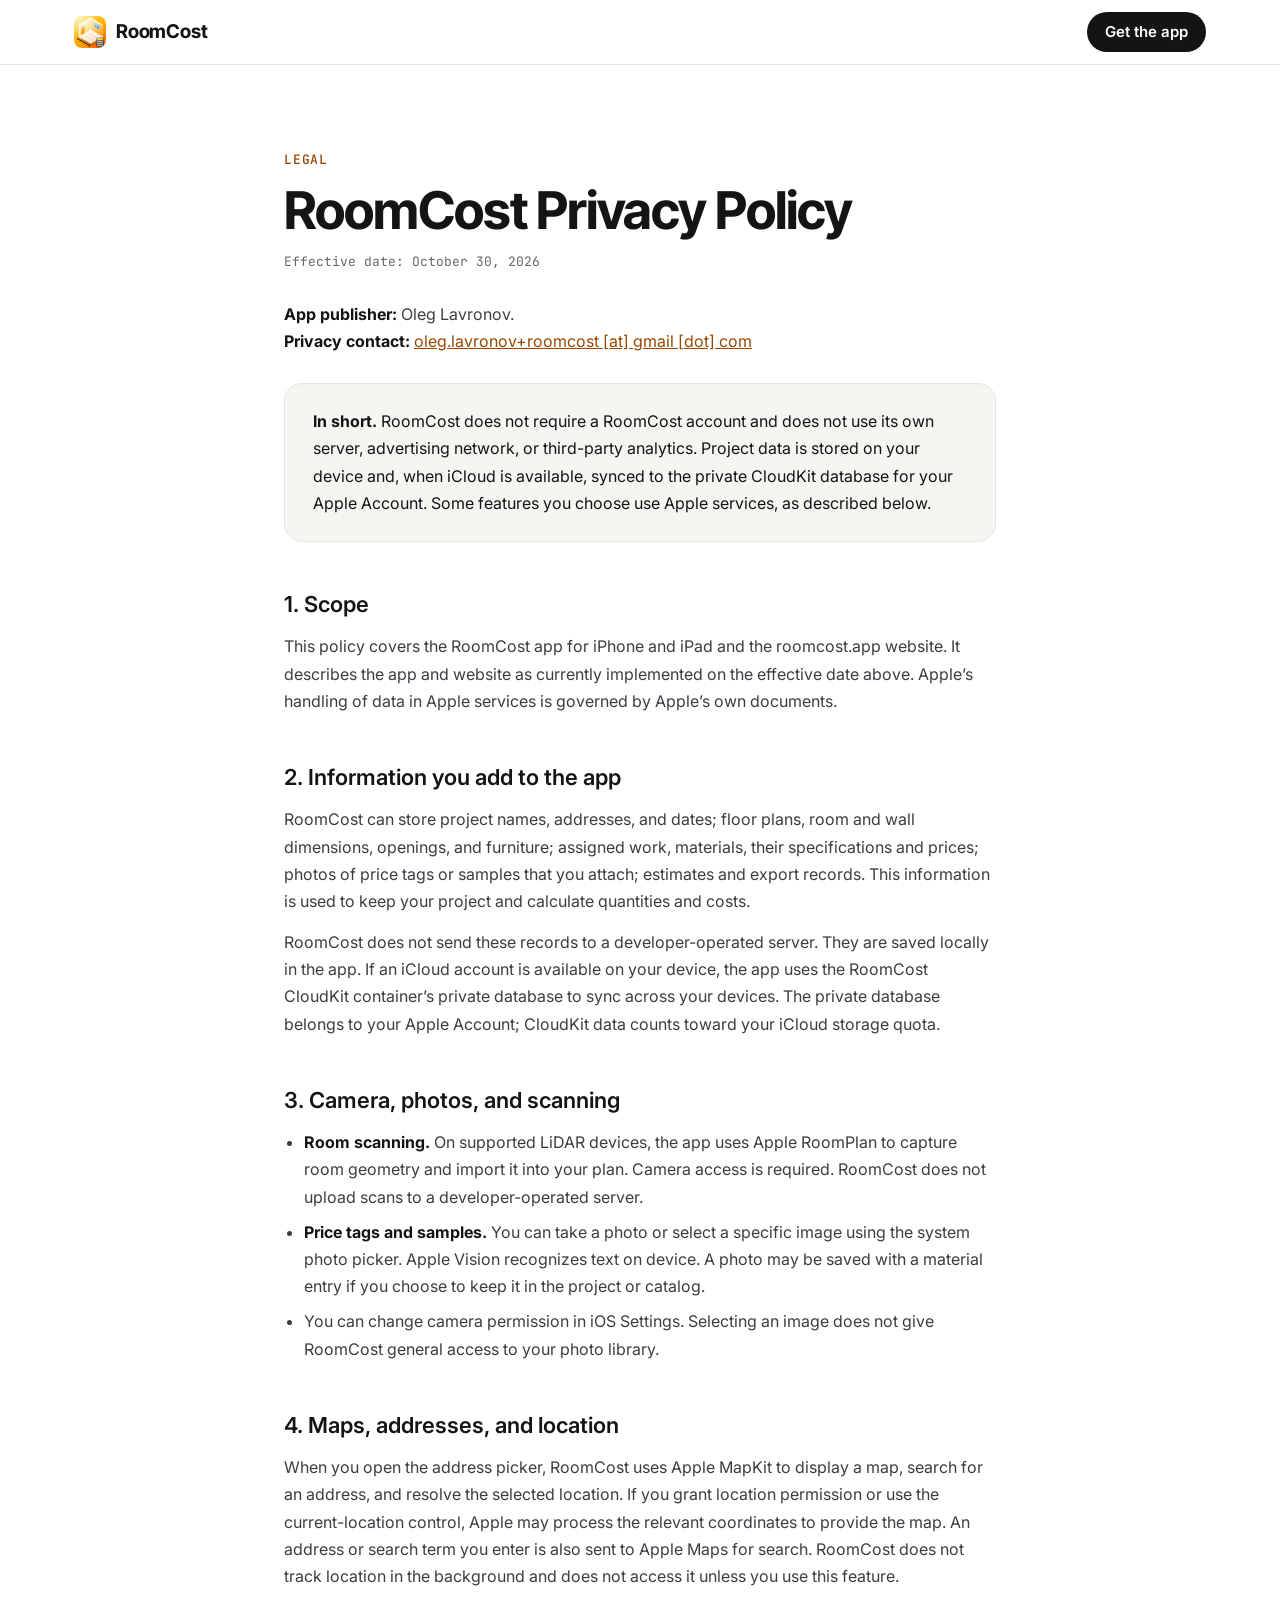
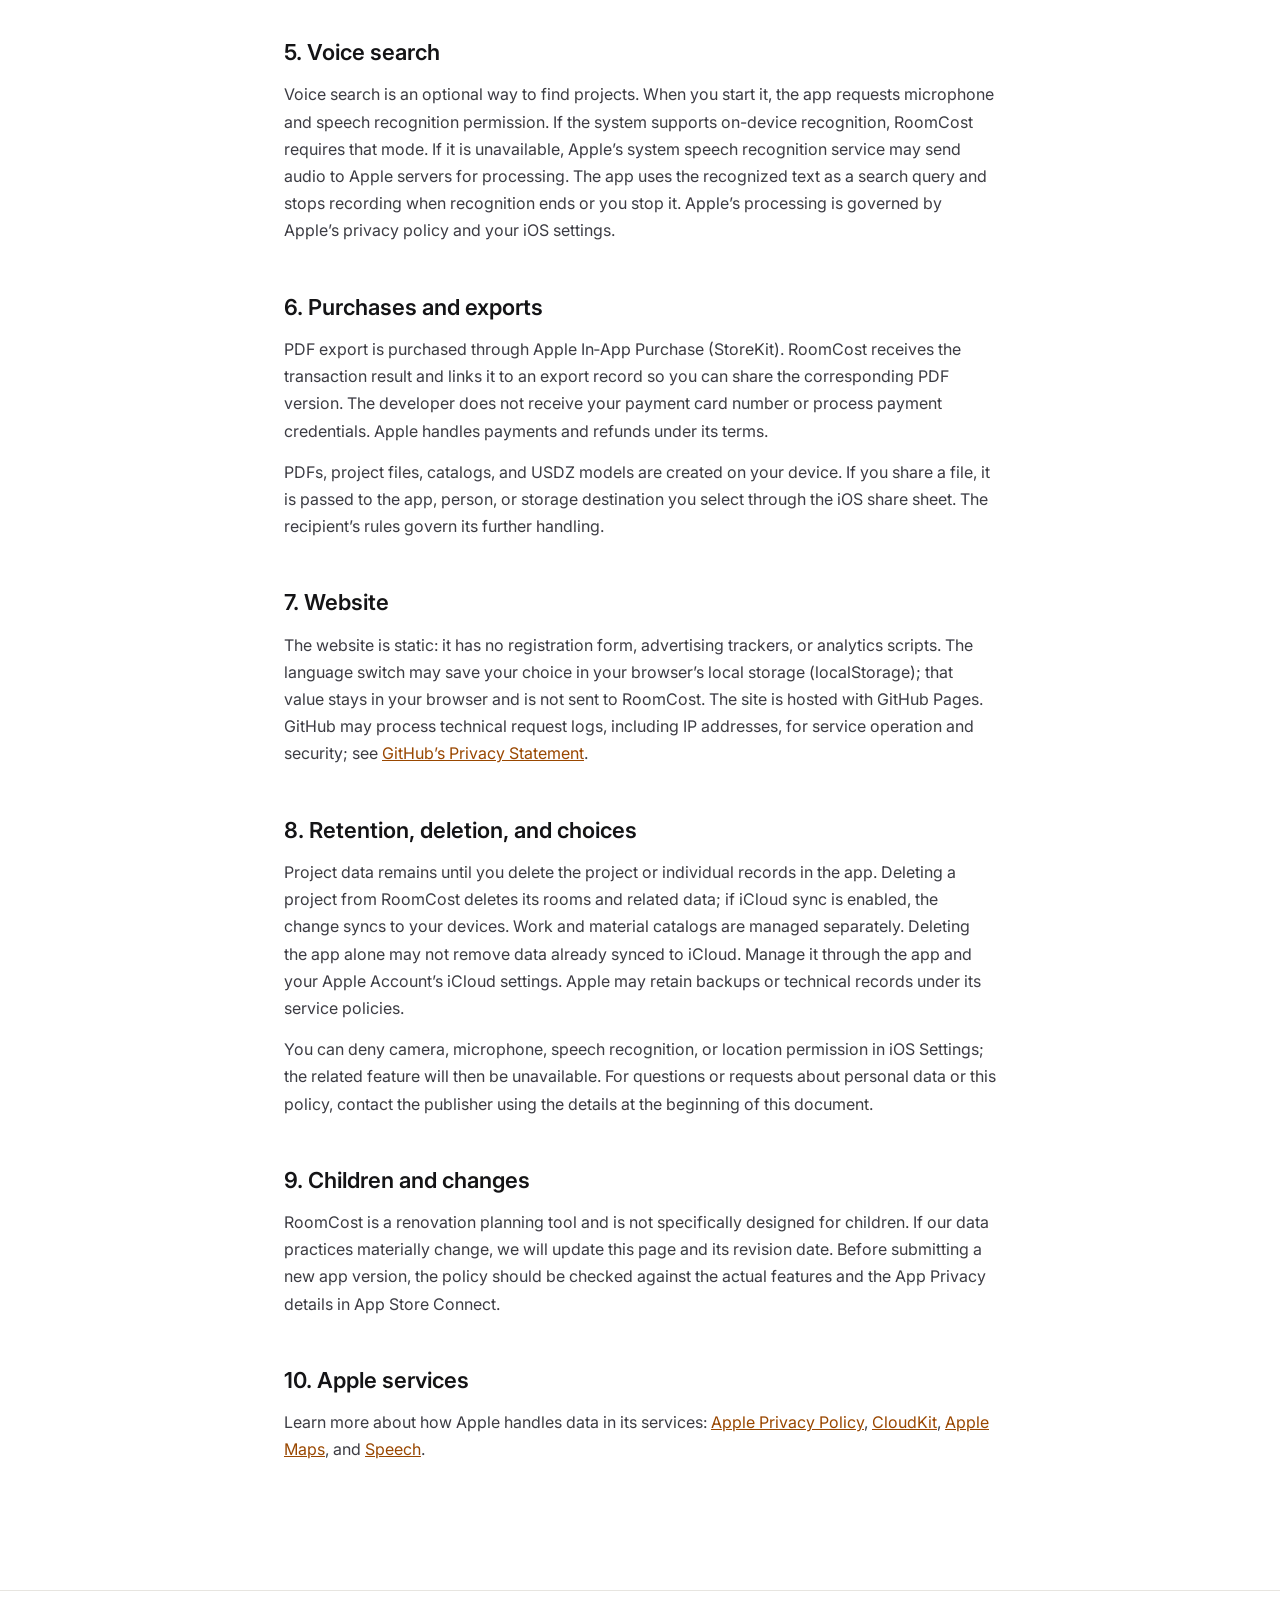
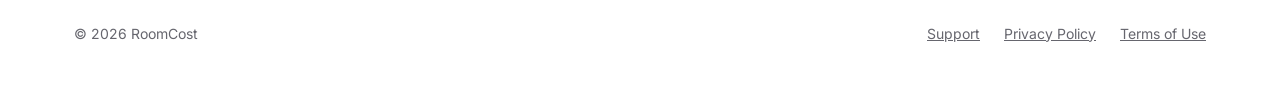
==== privacy.html @ bca3d21e "Redesign the site in English with real app screenshots; add the support page Rebuild the home page a" ====
<!doctype html>
<html lang="en">
<head>
  <meta charset="utf-8">
  <meta name="viewport" content="width=device-width,initial-scale=1">
  <meta name="theme-color" content="#FFFFFF">
  <meta name="description" content="RoomCost privacy policy: projects and iCloud, scanning, maps, voice search and purchases.">
  <link rel="canonical" href="https://roomcost.app/privacy.html">
  <link rel="icon" href="favicon.png" type="image/png">
  <link rel="apple-touch-icon" href="apple-touch-icon.png">
  <title>Privacy Policy · RoomCost</title>
  <link rel="preconnect" href="https://fonts.googleapis.com">
  <link rel="preconnect" href="https://fonts.gstatic.com" crossorigin>
  <link href="https://fonts.googleapis.com/css2?family=Inter:wght@400;500;600&family=Inter+Tight:wght@600;700&family=JetBrains+Mono:wght@500&display=swap" rel="stylesheet">
  <link rel="stylesheet" href="site.css">
</head>
<body>
<header class="topbar">
  <div class="shell">
    <a class="brand" href="index.html"><img src="app-icon.jpg" alt=""><span>RoomCost</span></a>
    <a class="pill" href="https://apps.apple.com/app/roomcost">Get the app</a>
  </div>
</header>

<main class="page">
  <span class="eyebrow">Legal</span>

    <h1>RoomCost Privacy Policy</h1>
    <p class="updated">Effective date: October 30, 2026</p>
    <p><strong>App publisher:</strong> Oleg Lavronov.<br><strong>Privacy contact:</strong> <a class="contact-email" data-user="oleg.lavronov" data-tag="roomcost" data-domain="gmail.com">oleg.lavronov+roomcost [at] gmail [dot] com</a></p>
    <div class="callout"><strong>In short.</strong> RoomCost does not require a RoomCost account and does not use its own server, advertising network, or third-party analytics. Project data is stored on your device and, when iCloud is available, synced to the private CloudKit database for your Apple Account. Some features you choose use Apple services, as described below.</div>

    <h2>1. Scope</h2>
    <p>This policy covers the RoomCost app for iPhone and iPad and the roomcost.app website. It describes the app and website as currently implemented on the effective date above. Apple’s handling of data in Apple services is governed by Apple’s own documents.</p>

    <h2>2. Information you add to the app</h2>
    <p>RoomCost can store project names, addresses, and dates; floor plans, room and wall dimensions, openings, and furniture; assigned work, materials, their specifications and prices; photos of price tags or samples that you attach; estimates and export records. This information is used to keep your project and calculate quantities and costs.</p>
    <p>RoomCost does not send these records to a developer-operated server. They are saved locally in the app. If an iCloud account is available on your device, the app uses the RoomCost CloudKit container’s private database to sync across your devices. The private database belongs to your Apple Account; CloudKit data counts toward your iCloud storage quota.</p>

    <h2>3. Camera, photos, and scanning</h2>
    <ul>
      <li><strong>Room scanning.</strong> On supported LiDAR devices, the app uses Apple RoomPlan to capture room geometry and import it into your plan. Camera access is required. RoomCost does not upload scans to a developer-operated server.</li>
      <li><strong>Price tags and samples.</strong> You can take a photo or select a specific image using the system photo picker. Apple Vision recognizes text on device. A photo may be saved with a material entry if you choose to keep it in the project or catalog.</li>
      <li>You can change camera permission in iOS Settings. Selecting an image does not give RoomCost general access to your photo library.</li>
    </ul>

    <h2>4. Maps, addresses, and location</h2>
    <p>When you open the address picker, RoomCost uses Apple MapKit to display a map, search for an address, and resolve the selected location. If you grant location permission or use the current-location control, Apple may process the relevant coordinates to provide the map. An address or search term you enter is also sent to Apple Maps for search. RoomCost does not track location in the background and does not access it unless you use this feature.</p>

    <h2>5. Voice search</h2>
    <p>Voice search is an optional way to find projects. When you start it, the app requests microphone and speech recognition permission. If the system supports on-device recognition, RoomCost requires that mode. If it is unavailable, Apple’s system speech recognition service may send audio to Apple servers for processing. The app uses the recognized text as a search query and stops recording when recognition ends or you stop it. Apple’s processing is governed by Apple’s privacy policy and your iOS settings.</p>

    <h2>6. Purchases and exports</h2>
    <p>PDF export is purchased through Apple In‑App Purchase (StoreKit). RoomCost receives the transaction result and links it to an export record so you can share the corresponding PDF version. The developer does not receive your payment card number or process payment credentials. Apple handles payments and refunds under its terms.</p>
    <p>PDFs, project files, catalogs, and USDZ models are created on your device. If you share a file, it is passed to the app, person, or storage destination you select through the iOS share sheet. The recipient’s rules govern its further handling.</p>

    <h2>7. Website</h2>
    <p>The website is static: it has no registration form, advertising trackers, or analytics scripts. The language switch may save your choice in your browser’s local storage (localStorage); that value stays in your browser and is not sent to RoomCost. The site is hosted with GitHub Pages. GitHub may process technical request logs, including IP addresses, for service operation and security; see <a href="https://docs.github.com/en/site-policy/privacy-policies/github-general-privacy-notice">GitHub’s Privacy Statement</a>.</p>

    <h2>8. Retention, deletion, and choices</h2>
    <p>Project data remains until you delete the project or individual records in the app. Deleting a project from RoomCost deletes its rooms and related data; if iCloud sync is enabled, the change syncs to your devices. Work and material catalogs are managed separately. Deleting the app alone may not remove data already synced to iCloud. Manage it through the app and your Apple Account’s iCloud settings. Apple may retain backups or technical records under its service policies.</p>
    <p>You can deny camera, microphone, speech recognition, or location permission in iOS Settings; the related feature will then be unavailable. For questions or requests about personal data or this policy, contact the publisher using the details at the beginning of this document.</p>

    <h2>9. Children and changes</h2>
    <p>RoomCost is a renovation planning tool and is not specifically designed for children. If our data practices materially change, we will update this page and its revision date. Before submitting a new app version, the policy should be checked against the actual features and the App Privacy details in App Store Connect.</p>

    <h2>10. Apple services</h2>
    <p>Learn more about how Apple handles data in its services: <a href="https://www.apple.com/legal/privacy/">Apple Privacy Policy</a>, <a href="https://developer.apple.com/documentation/cloudkit">CloudKit</a>, <a href="https://www.apple.com/legal/privacy/data/en/apple-maps/">Apple Maps</a>, and <a href="https://developer.apple.com/documentation/speech">Speech</a>.</p>
</main>

<footer class="footer">
  <div class="shell">
    <span>© 2026 RoomCost</span>
    <nav aria-label="Footer"><a href="support.html">Support</a><a href="privacy.html">Privacy Policy</a><a href="terms.html">Terms of Use</a></nav>
  </div>
</footer>
<script>
document.querySelectorAll(".contact-email").forEach(a => {
  const email = a.dataset.user + "+" + a.dataset.tag + "@" + a.dataset.domain;
  a.href = "mailto:" + email;
  a.setAttribute("aria-label", "Email RoomCost support");
});
</script>
</body>
</html>
---- site.css ----
:root {
  color-scheme: light dark;
  --bg: #FFFFFF;
  --surface: #F6F5F2;
  --surface-strong: #EFEDE8;
  --ink: #141416;
  --text: #3C3C43;
  --muted: #66666E;
  --line: #E7E5E0;
  --accent: #FF8A00;
  --accent-strong: #DF6400;
  --accent-ink: #994700;
  --accent-soft: #FFF2E0;
  --on-accent: #141416;
  --band: #141416;
  --band-text: #C7C7CC;
  --band-line: #2E2E33;
  --device: #0B0B0C;
  --shadow: 0 30px 80px rgba(20, 20, 22, 0.18), 0 8px 24px rgba(20, 20, 22, 0.10);
  --display: "Inter Tight", Inter, system-ui, sans-serif;
  --body: Inter, system-ui, -apple-system, sans-serif;
  --mono: "JetBrains Mono", ui-monospace, monospace;
}

@media (prefers-color-scheme: dark) {
  :root {
    --bg: #0E0E10;
    --surface: #17171A;
    --surface-strong: #1F1F23;
    --ink: #F5F5F7;
    --text: #D1D1D6;
    --muted: #9C9CA3;
    --line: #2A2A2F;
    --accent: #FF9F1A;
    --accent-strong: #FF9F1A;
    --accent-ink: #FFB347;
    --accent-soft: #2A1C08;
    --band: #17171A;
    --band-line: #2E2E33;
    --device: #000000;
    --shadow: 0 30px 80px rgba(0, 0, 0, 0.55);
  }
}

* { box-sizing: border-box; }
html { scroll-behavior: smooth; scroll-padding-top: 80px; }
body { margin: 0; background: var(--bg); color: var(--ink); font-family: var(--body); font-size: 16px; line-height: 1.5; -webkit-font-smoothing: antialiased; }
a { color: var(--accent-ink); }
a:hover { color: var(--ink); }
img { max-width: 100%; height: auto; display: block; }
h1, h2, h3 { margin: 0; }
p { margin: 0; }
:focus-visible { outline: 3px solid var(--accent); outline-offset: 3px; border-radius: 6px; }

.shell { max-width: 1180px; margin: 0 auto; padding-inline: 24px; }
.eyebrow { font-family: var(--mono); font-size: 13px; font-weight: 500; letter-spacing: 0.06em; text-transform: uppercase; color: var(--accent-ink); }

/* Header */
.topbar { position: sticky; top: 0; z-index: 10; background: color-mix(in srgb, var(--bg) 82%, transparent); backdrop-filter: saturate(180%) blur(18px); -webkit-backdrop-filter: saturate(180%) blur(18px); border-bottom: 1px solid var(--line); }
.topbar .shell { height: 64px; display: flex; align-items: center; justify-content: space-between; gap: 24px; }
.brand { display: flex; align-items: center; gap: 10px; text-decoration: none; color: var(--ink); }
.brand img { width: 32px; height: 32px; border-radius: 8px; }
.brand span { font-family: var(--display); font-weight: 700; font-size: 19px; letter-spacing: -0.01em; }
.nav { display: flex; gap: 28px; font-size: 15px; }
.nav a { color: var(--text); text-decoration: none; }
.nav a:hover { color: var(--ink); }
.pill { display: inline-flex; align-items: center; min-height: 40px; background: var(--ink); color: var(--bg); text-decoration: none; font-weight: 600; font-size: 15px; padding: 0 18px; border-radius: 999px; }
.pill:hover { color: var(--bg); opacity: 0.88; }

/* Buttons */
.store { display: inline-flex; align-items: center; gap: 12px; background: var(--ink); color: var(--bg); text-decoration: none; padding: 12px 22px 12px 18px; border-radius: 14px; min-height: 56px; }
.store:hover { color: var(--bg); opacity: 0.9; }
.store svg { width: 26px; height: 26px; }
.store small { display: block; font-size: 12px; opacity: 0.75; line-height: 1.1; }
.store strong { display: block; font-size: 19px; font-weight: 600; line-height: 1.15; }

/* Device frame around a real screenshot */
.device { width: 300px; border-radius: 52px; padding: 10px; background: var(--device); box-shadow: var(--shadow); flex: none; }
.device img { width: 100%; border-radius: 42px; aspect-ratio: 1206 / 2622; object-fit: cover; background: var(--surface); }
.device.small { width: 248px; border-radius: 44px; padding: 8px; }
.device.small img { border-radius: 36px; }

/* Hero */
.hero { position: relative; overflow: hidden; border-bottom: 1px solid var(--line); background-color: var(--bg);
  background-image: linear-gradient(var(--line) 1px, transparent 1px), linear-gradient(90deg, var(--line) 1px, transparent 1px);
  background-size: 48px 48px; background-position: center top; }
.hero::after { content: ""; position: absolute; inset: 0; background: linear-gradient(90deg, var(--bg) 30%, color-mix(in srgb, var(--bg) 60%, transparent) 70%, transparent); pointer-events: none; }
.hero .shell { position: relative; z-index: 1; display: flex; flex-wrap: wrap; align-items: center; gap: 56px; padding-block: 88px 0; }
.hero-copy { flex: 999 1 460px; min-width: 0; display: flex; flex-direction: column; gap: 24px; padding-bottom: 88px; }
.hero-icon { width: 76px; height: 76px; border-radius: 18px; box-shadow: 0 10px 30px rgba(255, 138, 0, 0.35); }
.hero-title { font-family: var(--display); font-weight: 700; font-size: clamp(44px, 6.2vw, 76px); line-height: 1.0; letter-spacing: -0.03em; }
.hero-title em { font-style: normal; color: var(--accent-strong); }
.lead { font-size: 20px; line-height: 1.5; color: var(--text); max-width: 560px; }
.hero-cta { display: flex; flex-wrap: wrap; align-items: center; gap: 16px 20px; padding-top: 8px; }
.hero-meta { font-size: 15px; color: var(--muted); }
.hero-devices { flex: 1 1 420px; display: flex; justify-content: center; align-items: flex-end; gap: 0; min-height: 560px; }
.hero-devices .device { position: relative; z-index: 2; margin-bottom: -120px; }
.hero-devices .device.small { z-index: 1; margin-right: -64px; margin-bottom: -60px; transform: rotate(-4deg); }

/* Audience strip */
.strip { background: var(--surface); border-bottom: 1px solid var(--line); }
.strip .shell { padding-block: 44px; display: grid; grid-template-columns: repeat(auto-fit, minmax(260px, 1fr)); gap: 24px 56px; }
.strip strong { display: block; font-size: 17px; margin-bottom: 6px; }
.strip span { color: var(--muted); font-size: 15px; line-height: 1.55; }

/* Steps */
.steps { padding-block: 120px 40px; display: flex; flex-direction: column; gap: 120px; }
.section-head { display: flex; flex-direction: column; gap: 14px; max-width: 720px; }
.section-title { font-family: var(--display); font-weight: 700; font-size: clamp(32px, 4.2vw, 48px); line-height: 1.06; letter-spacing: -0.02em; }
.section-lead { font-size: 18px; line-height: 1.55; color: var(--text); }
.step { display: flex; flex-wrap: wrap; align-items: center; gap: 48px 96px; }
.step.reverse { flex-direction: row-reverse; }
.step-copy { flex: 1 1 400px; min-width: 0; display: flex; flex-direction: column; gap: 18px; }
.step-media { flex: 1 1 360px; display: flex; justify-content: center; padding: 48px 24px; border-radius: 32px; background: var(--surface); border: 1px solid var(--line); }
.checks { list-style: none; margin: 8px 0 0; padding: 0; display: flex; flex-direction: column; gap: 14px; }
.checks li { display: grid; grid-template-columns: 24px 1fr; gap: 12px; color: var(--text); line-height: 1.55; }
.checks li strong { color: var(--ink); font-weight: 600; }
.checks svg { width: 22px; height: 22px; margin-top: 1px; color: var(--accent); }

/* Materials */
.materials { padding-block: 64px 120px; display: flex; flex-direction: column; gap: 48px; }

/* Showcase band */
.band { background: var(--band); color: #F5F5F7; }
.band .shell { padding-block: 112px; display: flex; flex-direction: column; gap: 64px; }
.band .section-lead { color: var(--band-text); }
.band .eyebrow { color: var(--accent); }
.showcase { display: grid; grid-template-columns: repeat(auto-fit, minmax(300px, 1fr)); gap: 56px; }
.showcase figure { margin: 0; display: flex; flex-direction: column; align-items: center; gap: 28px; text-align: center; }
.showcase figcaption strong { display: block; font-size: 19px; margin-bottom: 6px; }
.showcase figcaption span { color: var(--band-text); font-size: 15px; line-height: 1.55; display: block; max-width: 340px; }
.band .device { box-shadow: 0 30px 80px rgba(0, 0, 0, 0.5); outline: 1px solid var(--band-line); }

/* Feature grid */
.more { padding-block: 120px; display: flex; flex-direction: column; gap: 56px; }
.grid { display: grid; grid-template-columns: repeat(auto-fit, minmax(260px, 1fr)); gap: 16px; }
.tile { background: var(--surface); border: 1px solid var(--line); border-radius: 20px; padding: 28px; display: flex; flex-direction: column; gap: 10px; }
.tile svg { width: 28px; height: 28px; color: var(--accent); margin-bottom: 6px; }
.tile h3 { font-size: 17px; font-weight: 600; }
.tile p { color: var(--muted); font-size: 15px; line-height: 1.55; }

/* Pricing */
.pricing { padding-bottom: 120px; }
.price-card { border-radius: 32px; border: 1px solid var(--line); background: var(--accent-soft); padding: clamp(32px, 6vw, 72px); display: flex; flex-wrap: wrap; gap: 48px 72px; }
.price-card > div { flex: 1 1 360px; min-width: 0; display: flex; flex-direction: column; gap: 16px; }
.price-list { display: flex; flex-direction: column; }
.price-list div { padding: 20px 0; border-bottom: 1px solid color-mix(in srgb, var(--accent) 25%, var(--line)); display: flex; flex-direction: column; gap: 6px; }
.price-list div:last-child { border-bottom: 0; }
.price-list strong { font-size: 17px; }
.price-list span { color: var(--text); font-size: 15px; line-height: 1.55; }

/* FAQ */
.faq-wrap { background: var(--surface); border-block: 1px solid var(--line); }
.faq { max-width: 820px; margin: 0 auto; padding: 112px 24px; display: flex; flex-direction: column; gap: 32px; }
.faq details { border-top: 1px solid var(--line); padding: 22px 0; }
.faq details:last-child { border-bottom: 1px solid var(--line); }
.faq summary { cursor: pointer; list-style: none; display: flex; justify-content: space-between; align-items: center; gap: 16px; font-weight: 600; font-size: 17px; }
.faq summary::-webkit-details-marker { display: none; }
.faq .chev { width: 20px; height: 20px; flex: none; color: var(--muted); transition: transform .2s ease; }
.faq details[open] .chev { transform: rotate(45deg); }
.faq p { margin-top: 12px; color: var(--text); font-size: 15px; line-height: 1.65; max-width: 680px; }

/* Final call */
.final { padding-block: 120px; text-align: center; display: flex; flex-direction: column; align-items: center; gap: 24px; }
.final img { width: 112px; height: 112px; border-radius: 26px; box-shadow: 0 16px 40px rgba(255, 138, 0, 0.35); }

/* Footer */
.footer { border-top: 1px solid var(--line); }
.footer .shell { padding-block: 32px 48px; display: flex; flex-wrap: wrap; gap: 16px 32px; justify-content: space-between; align-items: center; font-size: 14px; color: var(--muted); }
.footer nav { display: flex; flex-wrap: wrap; gap: 24px; }
.footer a { color: var(--muted); }
.footer a:hover { color: var(--ink); }

/* Legal and support pages */
.page { max-width: 760px; margin: 0 auto; padding: 80px 24px 112px; font-size: 16px; line-height: 1.7; color: var(--text); }
.page h1 { margin: 12px 0 12px; font-family: var(--display); font-weight: 700; font-size: clamp(38px, 5vw, 52px); line-height: 1.05; letter-spacing: -0.02em; color: var(--ink); }
.page h2 { margin: 44px 0 10px; font-size: 22px; font-weight: 600; color: var(--ink); }
.page h3 { margin: 0 0 8px; font-size: 17px; font-weight: 600; color: var(--ink); }
.page p { margin: 0 0 14px; }
.page ul { margin: 0 0 14px; padding-left: 20px; }
.page li { margin-bottom: 8px; }
.page strong { color: var(--ink); }
.page .lead { margin-bottom: 8px; }
.updated { font-family: var(--mono); font-size: 13px; color: var(--muted); margin-bottom: 28px !important; }
.callout { background: var(--surface); border: 1px solid var(--line); border-radius: 18px; padding: 24px 28px; margin: 28px 0 8px; color: var(--ink); }
.contact { display: flex; flex-wrap: wrap; gap: 20px; align-items: center; justify-content: space-between; }
.contact span { display: block; font-size: 14px; color: var(--muted); }
.contact .address { font-size: 19px; font-weight: 600; overflow-wrap: anywhere; }
.button-accent { display: inline-flex; align-items: center; min-height: 48px; background: var(--accent); color: var(--on-accent); text-decoration: none; font-weight: 600; font-size: 16px; padding: 0 22px; border-radius: 999px; }
.button-accent:hover { color: var(--on-accent); opacity: 0.9; }
.note { margin-top: 24px !important; font-size: 15px; color: var(--muted); }
.topic { border-top: 1px solid var(--line); padding: 20px 0; }
.topic:last-child { border-bottom: 1px solid var(--line); }
.topic p { margin: 0; }

@media (max-width: 860px) {
  .nav { display: none; }
  .hero .shell { padding-top: 56px; }
  .hero::after { background: linear-gradient(180deg, var(--bg) 45%, color-mix(in srgb, var(--bg) 70%, transparent)); }
  .hero-copy { padding-bottom: 0; }
  .hero-devices { min-height: 0; padding-bottom: 0; }
  .hero-devices .device.small { display: none; }
  .hero-devices .device { margin-bottom: -160px; }
  .hero { padding-bottom: 0; }
  .step, .step.reverse { flex-direction: column; align-items: stretch; }
  .steps { gap: 88px; padding-top: 88px; }
}
@media (max-width: 380px) {
  .device { width: 260px; }
}
@media (prefers-reduced-motion: reduce) {
  html { scroll-behavior: auto; }
  .faq .chev { transition: none; }
}
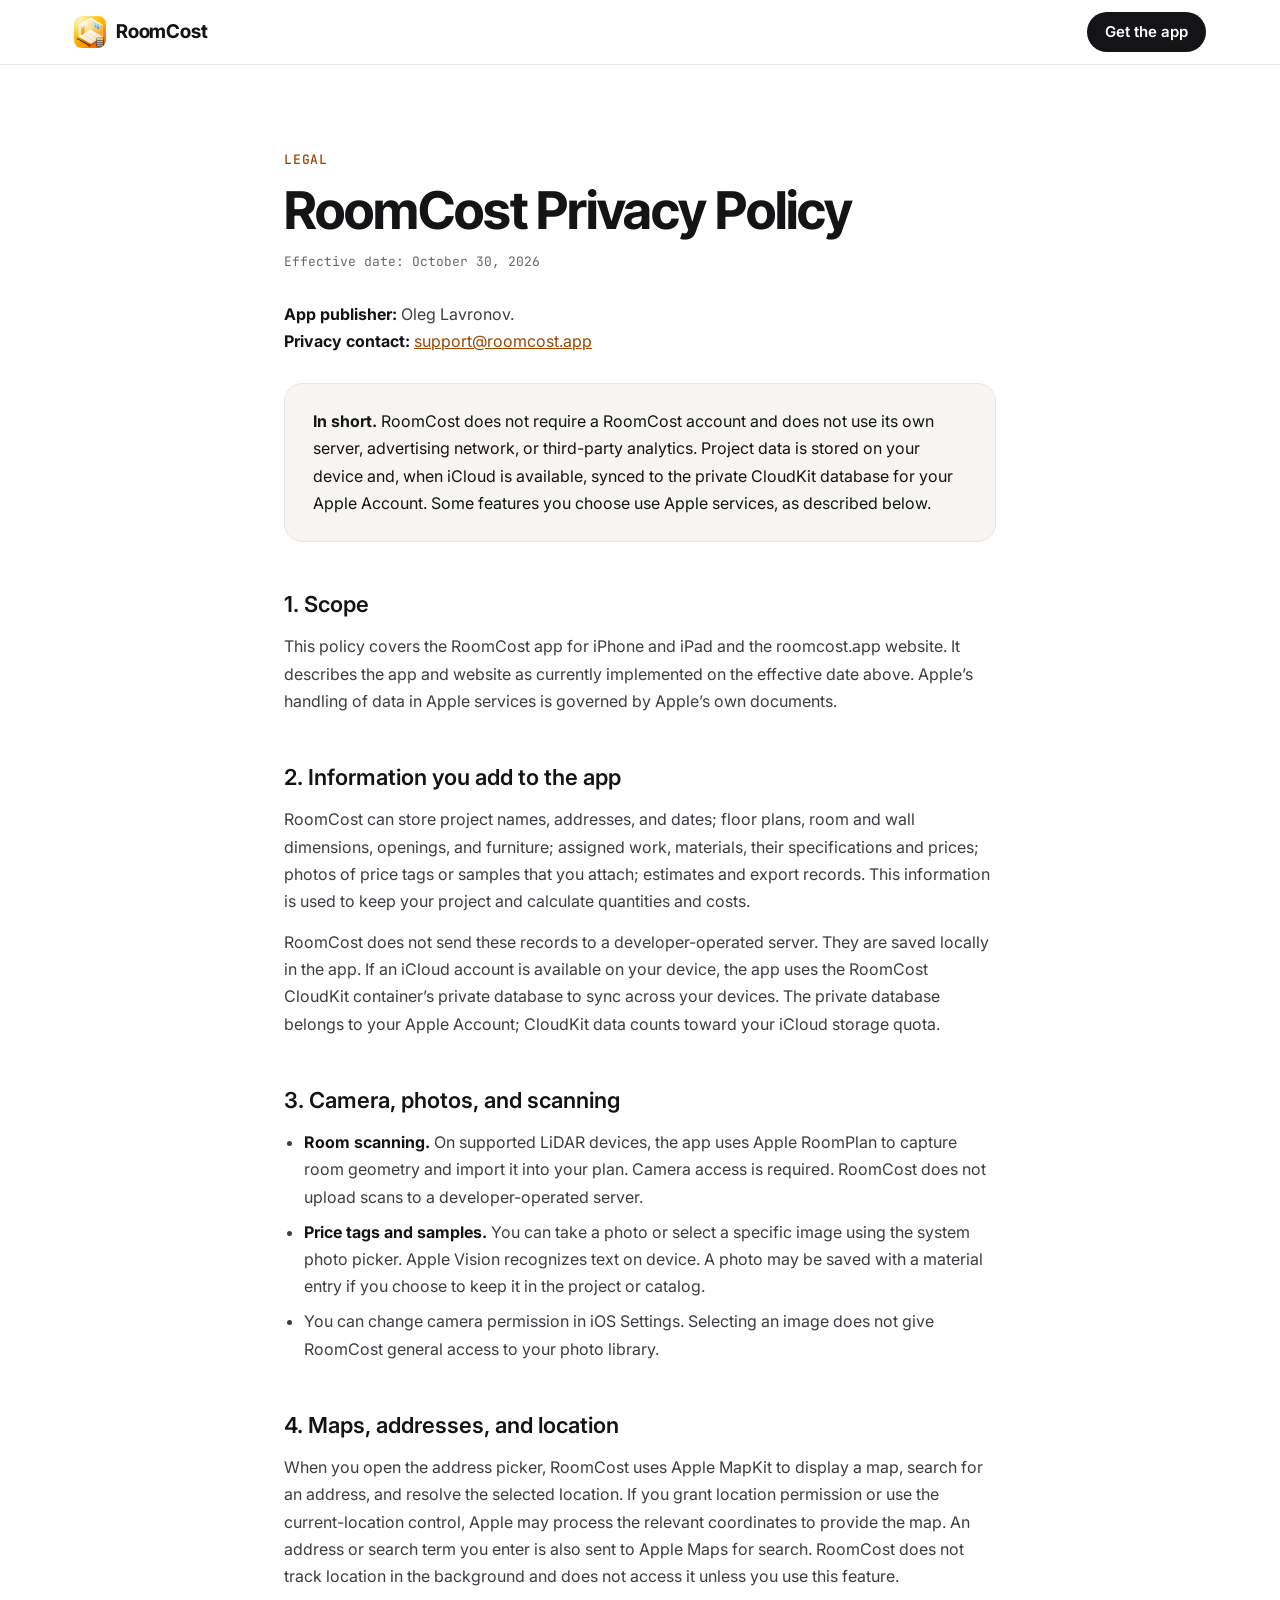
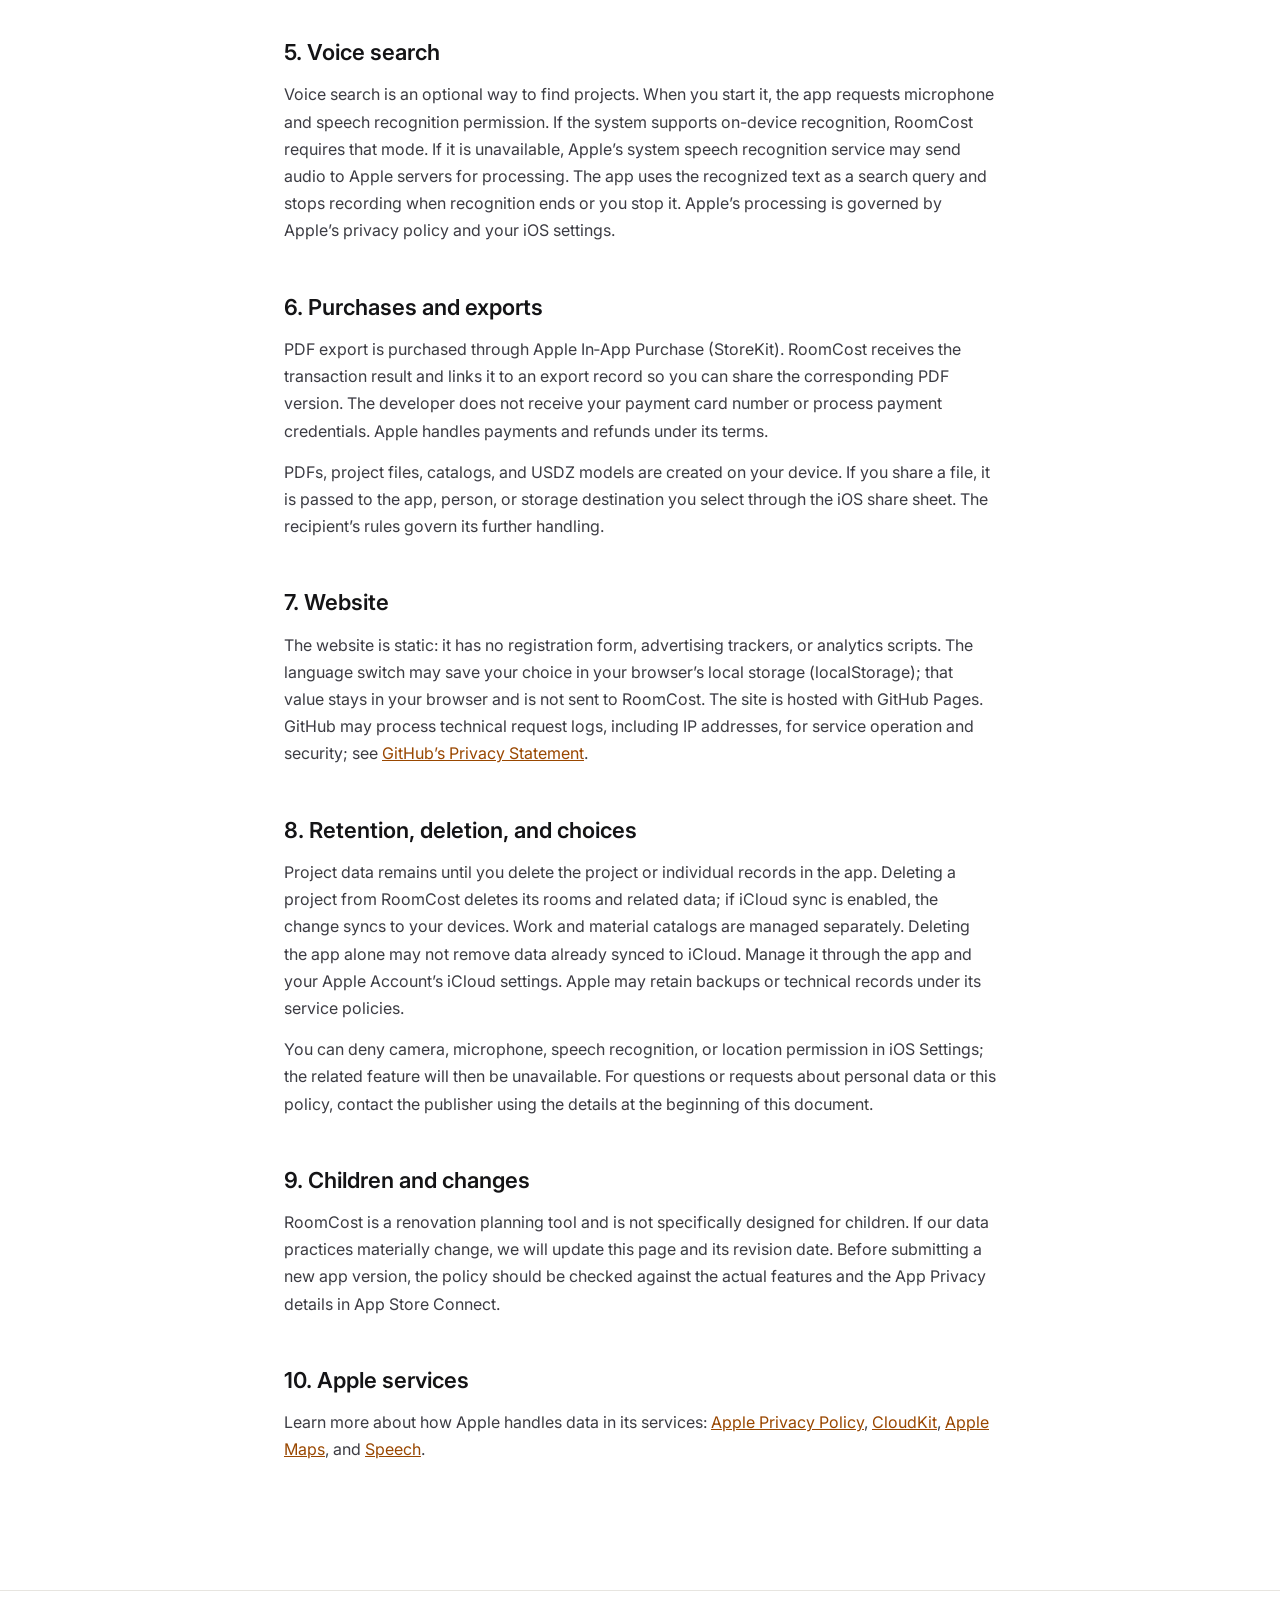
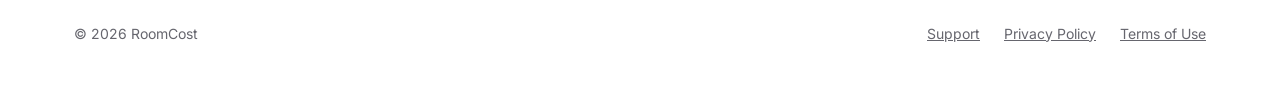
==== commit 476c97c8: "Use support@roomcost.app as the support and privacy contact" ====
--- a/privacy.html
+++ b/privacy.html
@@ -27,7 +27,7 @@
 
     <h1>RoomCost Privacy Policy</h1>
     <p class="updated">Effective date: October 30, 2026</p>
-    <p><strong>App publisher:</strong> Oleg Lavronov.<br><strong>Privacy contact:</strong> <a class="contact-email" data-user="oleg.lavronov" data-tag="roomcost" data-domain="gmail.com">oleg.lavronov+roomcost [at] gmail [dot] com</a></p>
+    <p><strong>App publisher:</strong> Oleg Lavronov.<br><strong>Privacy contact:</strong> <a class="contact-email" data-user="support" data-domain="roomcost.app">support [at] roomcost [dot] app</a></p>
     <div class="callout"><strong>In short.</strong> RoomCost does not require a RoomCost account and does not use its own server, advertising network, or third-party analytics. Project data is stored on your device and, when iCloud is available, synced to the private CloudKit database for your Apple Account. Some features you choose use Apple services, as described below.</div>
 
     <h2>1. Scope</h2>
@@ -76,8 +76,9 @@
 </footer>
 <script>
 document.querySelectorAll(".contact-email").forEach(a => {
-  const email = a.dataset.user + "+" + a.dataset.tag + "@" + a.dataset.domain;
+  const email = a.dataset.user + "@" + a.dataset.domain;
   a.href = "mailto:" + email;
+  a.textContent = email;
   a.setAttribute("aria-label", "Email RoomCost support");
 });
 </script>
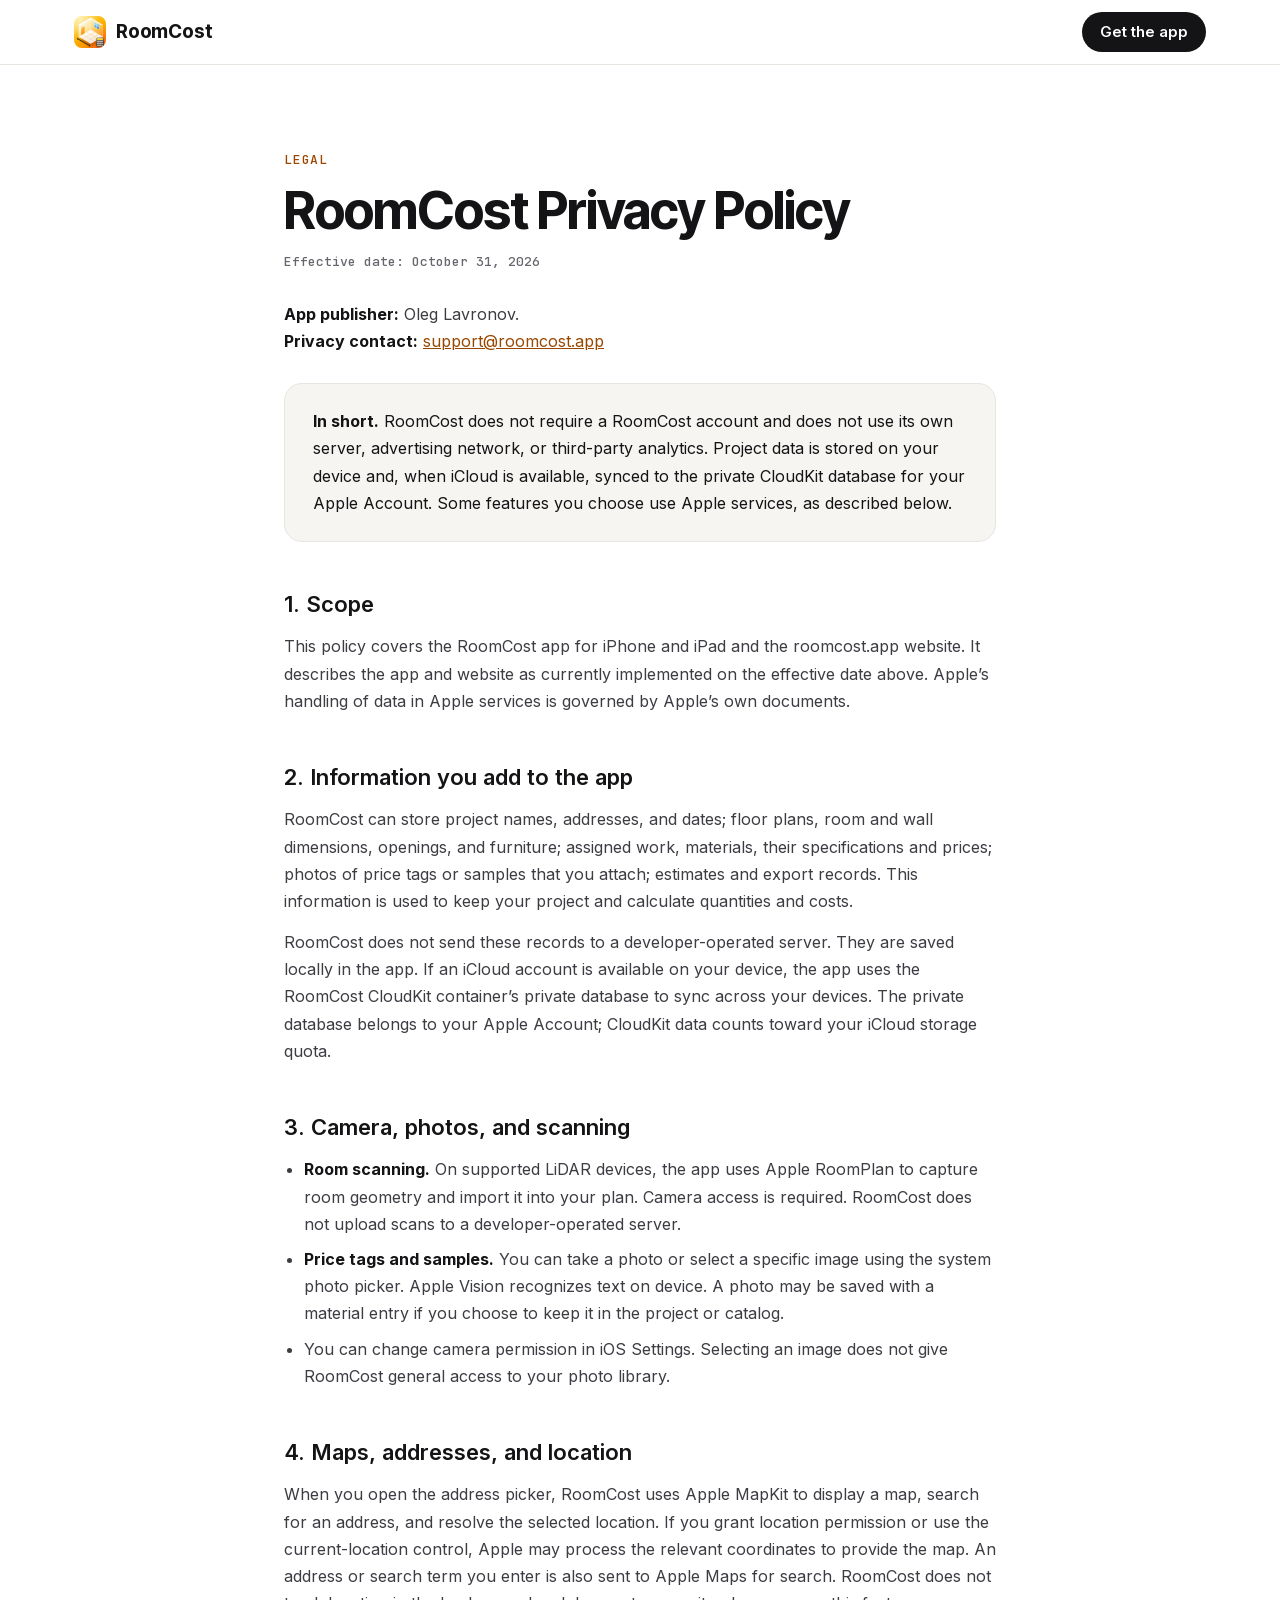
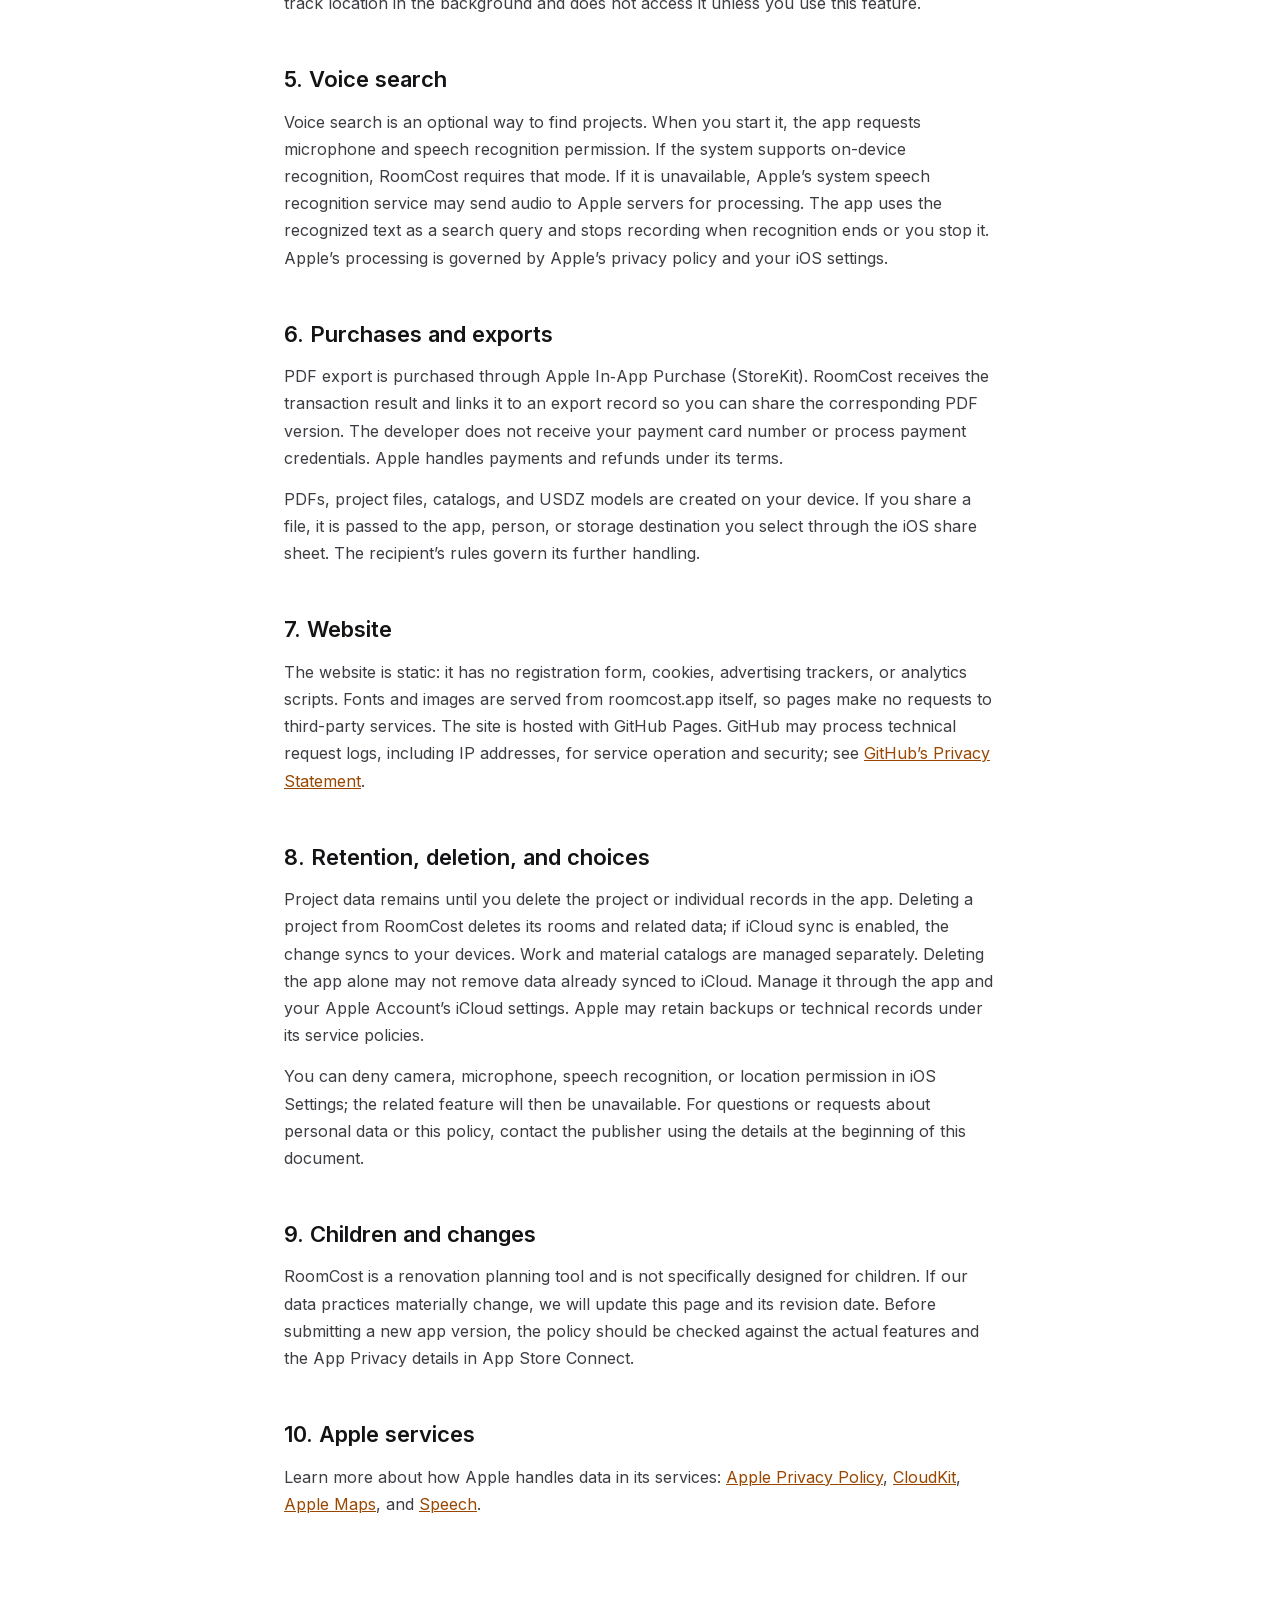
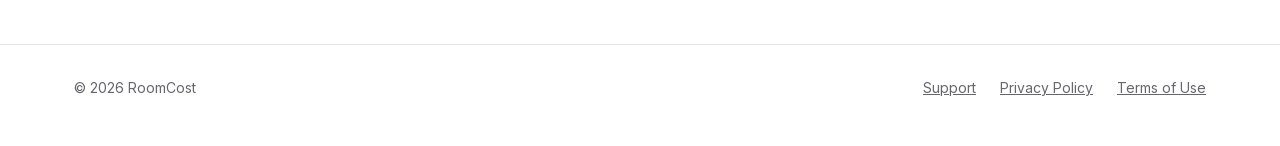
==== commit d1d09d9d: "Link the App Store page by app id; self-host fonts and update the website section of the privacy pol" ====
--- a/privacy.html
+++ b/privacy.html
@@ -9,16 +9,14 @@
   <link rel="icon" href="favicon.png" type="image/png">
   <link rel="apple-touch-icon" href="apple-touch-icon.png">
   <title>Privacy Policy · RoomCost</title>
-  <link rel="preconnect" href="https://fonts.googleapis.com">
-  <link rel="preconnect" href="https://fonts.gstatic.com" crossorigin>
-  <link href="https://fonts.googleapis.com/css2?family=Inter:wght@400;500;600&family=Inter+Tight:wght@600;700&family=JetBrains+Mono:wght@500&display=swap" rel="stylesheet">
+  <link rel="preload" href="fonts/inter.woff2" as="font" type="font/woff2" crossorigin>
   <link rel="stylesheet" href="site.css">
 </head>
 <body>
 <header class="topbar">
   <div class="shell">
     <a class="brand" href="index.html"><img src="app-icon.jpg" alt=""><span>RoomCost</span></a>
-    <a class="pill" href="https://apps.apple.com/app/roomcost">Get the app</a>
+    <a class="pill" href="https://apps.apple.com/app/id6828838224">Get the app</a>
   </div>
 </header>
 
@@ -26,7 +24,7 @@
   <span class="eyebrow">Legal</span>
 
     <h1>RoomCost Privacy Policy</h1>
-    <p class="updated">Effective date: October 30, 2026</p>
+    <p class="updated">Effective date: October 31, 2026</p>
     <p><strong>App publisher:</strong> Oleg Lavronov.<br><strong>Privacy contact:</strong> <a class="contact-email" data-user="support" data-domain="roomcost.app">support [at] roomcost [dot] app</a></p>
     <div class="callout"><strong>In short.</strong> RoomCost does not require a RoomCost account and does not use its own server, advertising network, or third-party analytics. Project data is stored on your device and, when iCloud is available, synced to the private CloudKit database for your Apple Account. Some features you choose use Apple services, as described below.</div>
 
@@ -55,7 +53,7 @@
     <p>PDFs, project files, catalogs, and USDZ models are created on your device. If you share a file, it is passed to the app, person, or storage destination you select through the iOS share sheet. The recipient’s rules govern its further handling.</p>
 
     <h2>7. Website</h2>
-    <p>The website is static: it has no registration form, advertising trackers, or analytics scripts. The language switch may save your choice in your browser’s local storage (localStorage); that value stays in your browser and is not sent to RoomCost. The site is hosted with GitHub Pages. GitHub may process technical request logs, including IP addresses, for service operation and security; see <a href="https://docs.github.com/en/site-policy/privacy-policies/github-general-privacy-notice">GitHub’s Privacy Statement</a>.</p>
+    <p>The website is static: it has no registration form, cookies, advertising trackers, or analytics scripts. Fonts and images are served from roomcost.app itself, so pages make no requests to third-party services. The site is hosted with GitHub Pages. GitHub may process technical request logs, including IP addresses, for service operation and security; see <a href="https://docs.github.com/en/site-policy/privacy-policies/github-general-privacy-notice">GitHub’s Privacy Statement</a>.</p>
 
     <h2>8. Retention, deletion, and choices</h2>
     <p>Project data remains until you delete the project or individual records in the app. Deleting a project from RoomCost deletes its rooms and related data; if iCloud sync is enabled, the change syncs to your devices. Work and material catalogs are managed separately. Deleting the app alone may not remove data already synced to iCloud. Manage it through the app and your Apple Account’s iCloud settings. Apple may retain backups or technical records under its service policies.</p>
--- a/site.css
+++ b/site.css
@@ -1,3 +1,7 @@
+@font-face { font-family: "Inter"; src: url("fonts/inter.woff2") format("woff2"); font-weight: 100 900; font-style: normal; font-display: swap; }
+@font-face { font-family: "Inter Tight"; src: url("fonts/inter-tight.woff2") format("woff2"); font-weight: 100 900; font-style: normal; font-display: swap; }
+@font-face { font-family: "JetBrains Mono"; src: url("fonts/jetbrains-mono.woff") format("woff"); font-weight: 500; font-style: normal; font-display: swap; }
+
 :root {
   color-scheme: light dark;
   --bg: #FFFFFF;
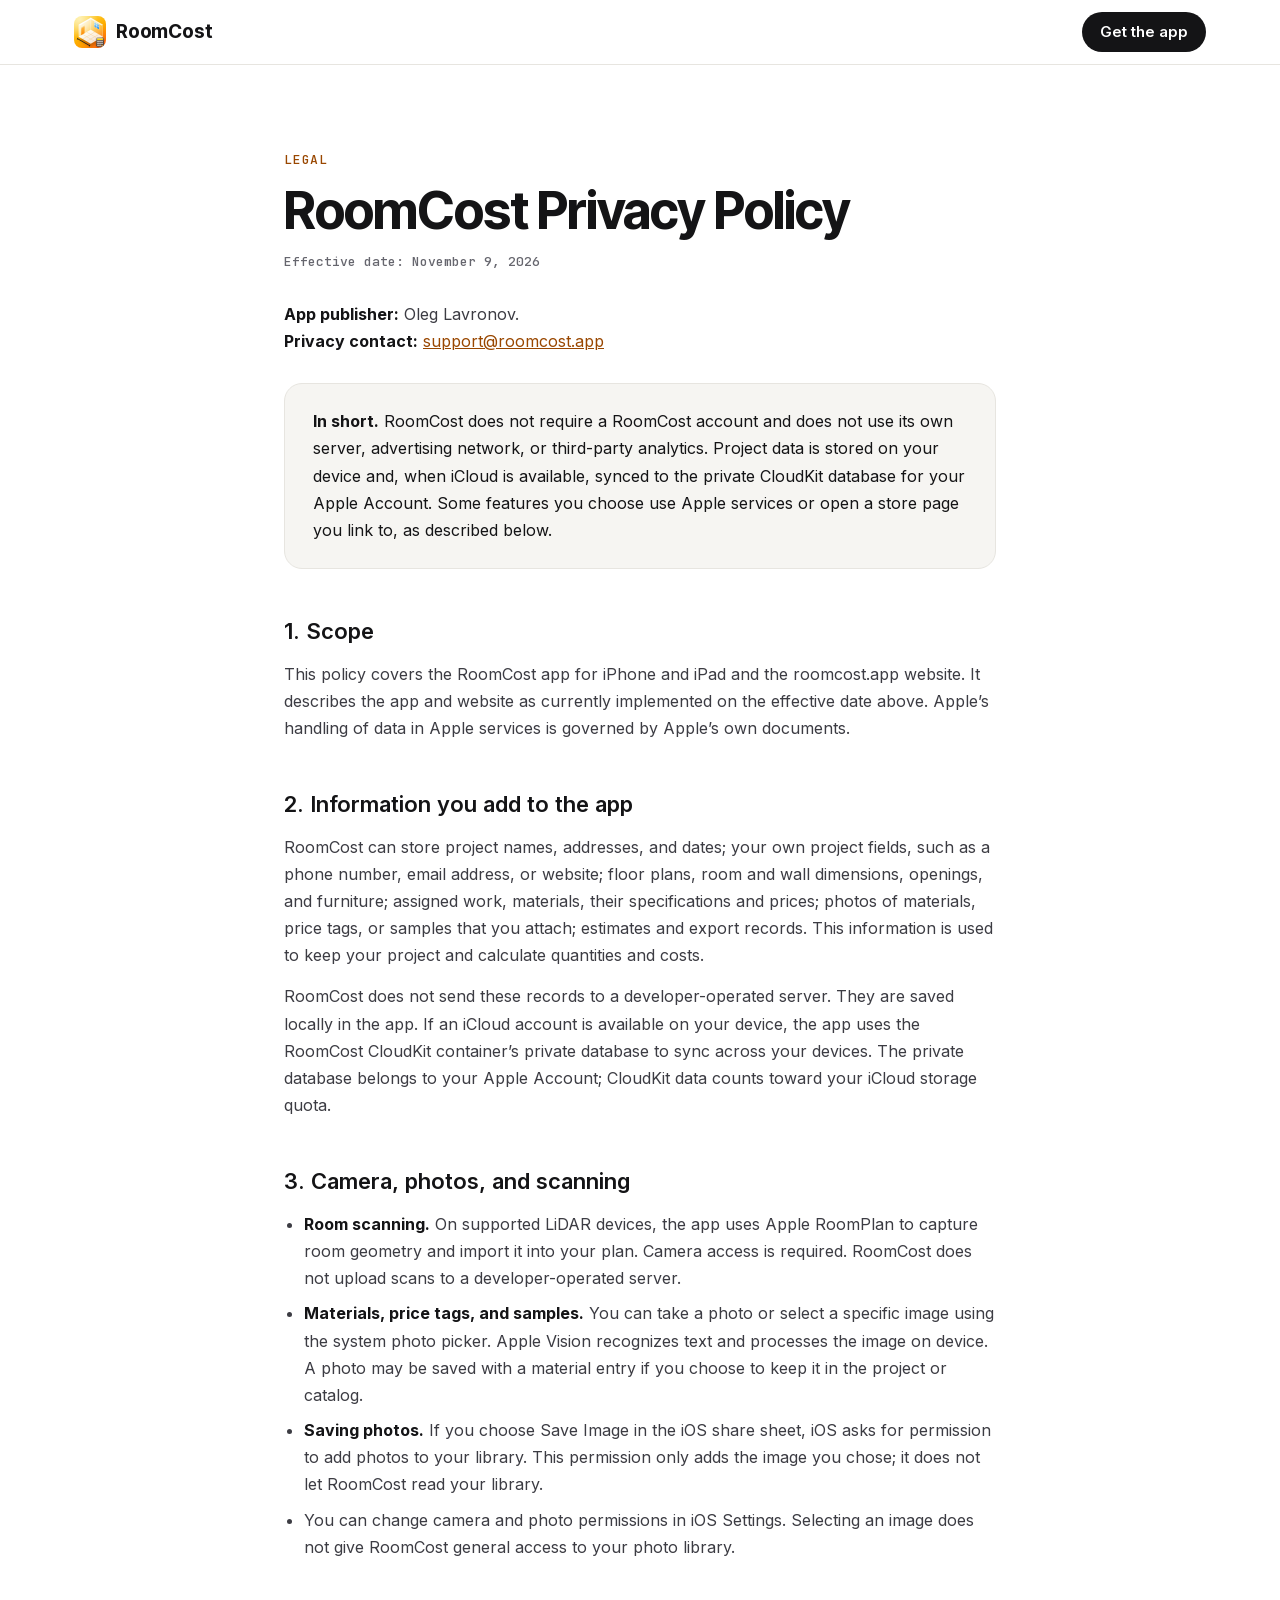
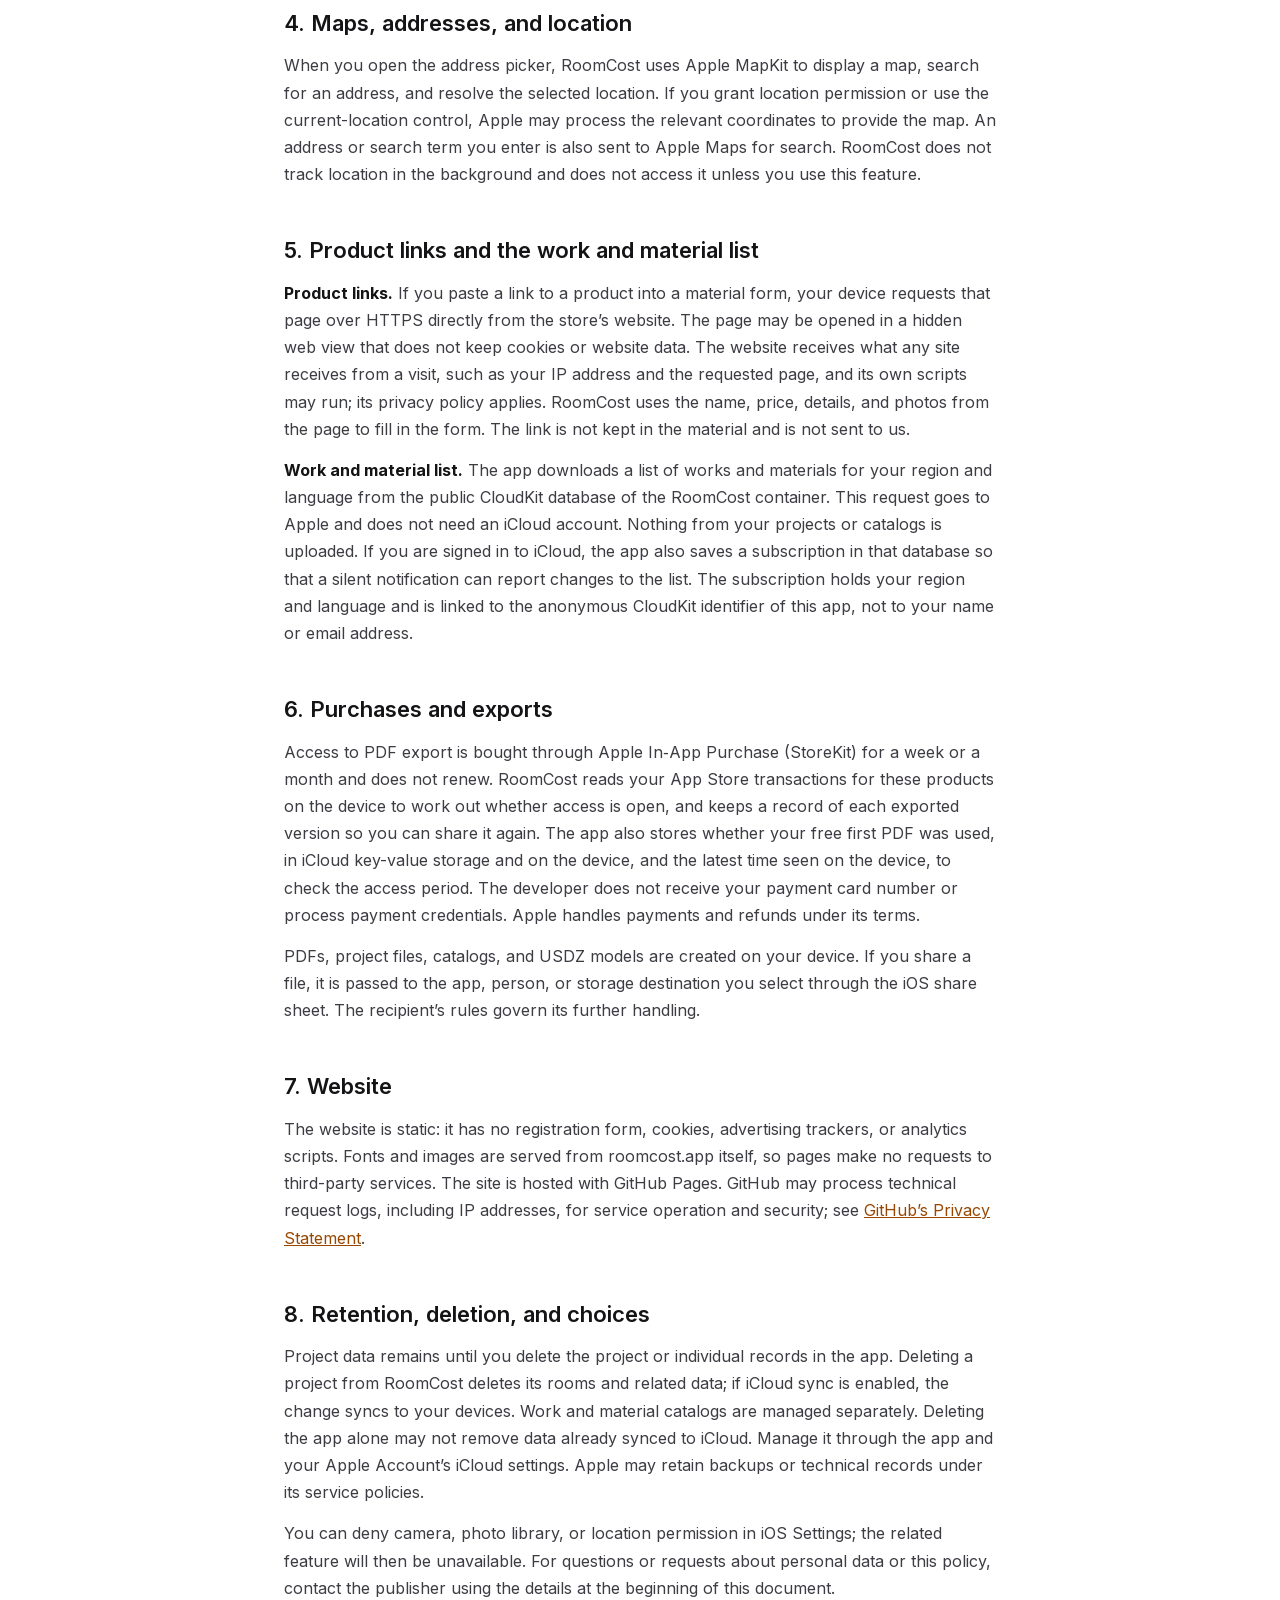
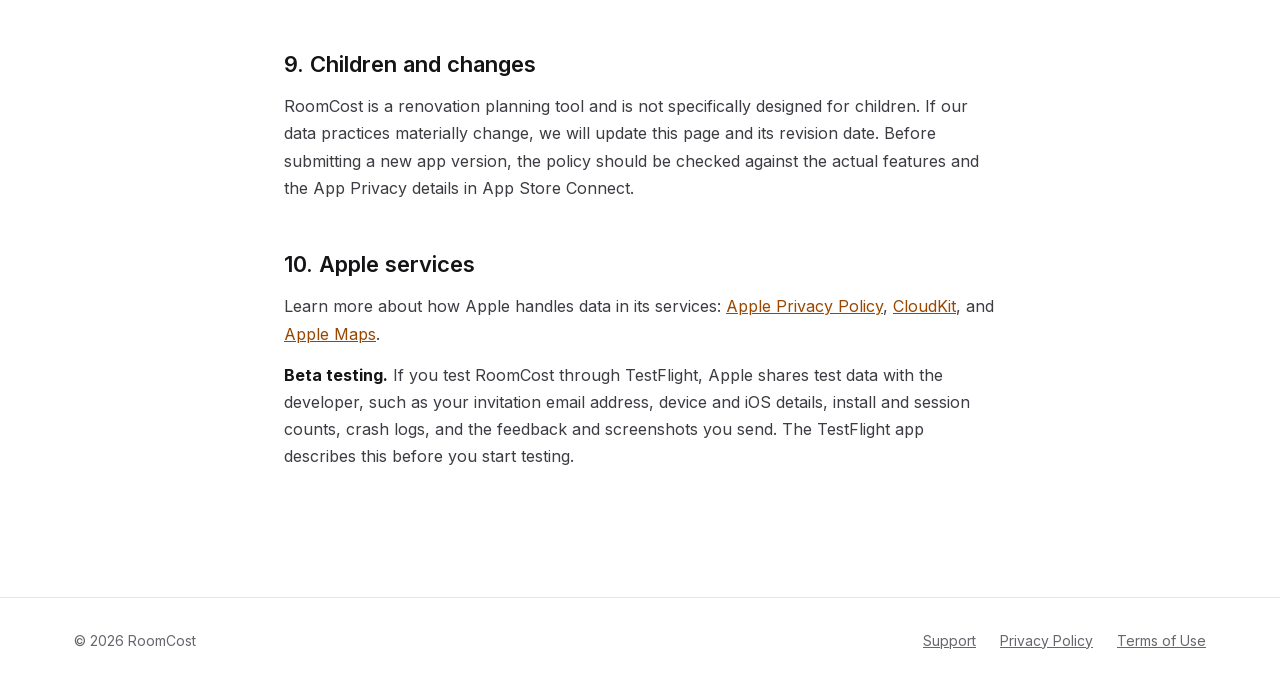
==== commit 0c50c3a7: "Describe week and month PDF export access, remove voice search, and add product links, the remote li" ====
--- a/privacy.html
+++ b/privacy.html
@@ -4,7 +4,7 @@
   <meta charset="utf-8">
   <meta name="viewport" content="width=device-width,initial-scale=1">
   <meta name="theme-color" content="#FFFFFF">
-  <meta name="description" content="RoomCost privacy policy: projects and iCloud, scanning, maps, voice search and purchases.">
+  <meta name="description" content="RoomCost privacy policy: projects and iCloud, scanning, maps, product links and purchases.">
   <link rel="canonical" href="https://roomcost.app/privacy.html">
   <link rel="icon" href="favicon.png" type="image/png">
   <link rel="apple-touch-icon" href="apple-touch-icon.png">
@@ -24,32 +24,34 @@
   <span class="eyebrow">Legal</span>
 
     <h1>RoomCost Privacy Policy</h1>
-    <p class="updated">Effective date: October 31, 2026</p>
+    <p class="updated">Effective date: November 9, 2026</p>
     <p><strong>App publisher:</strong> Oleg Lavronov.<br><strong>Privacy contact:</strong> <a class="contact-email" data-user="support" data-domain="roomcost.app">support [at] roomcost [dot] app</a></p>
-    <div class="callout"><strong>In short.</strong> RoomCost does not require a RoomCost account and does not use its own server, advertising network, or third-party analytics. Project data is stored on your device and, when iCloud is available, synced to the private CloudKit database for your Apple Account. Some features you choose use Apple services, as described below.</div>
+    <div class="callout"><strong>In short.</strong> RoomCost does not require a RoomCost account and does not use its own server, advertising network, or third-party analytics. Project data is stored on your device and, when iCloud is available, synced to the private CloudKit database for your Apple Account. Some features you choose use Apple services or open a store page you link to, as described below.</div>
 
     <h2>1. Scope</h2>
     <p>This policy covers the RoomCost app for iPhone and iPad and the roomcost.app website. It describes the app and website as currently implemented on the effective date above. Apple’s handling of data in Apple services is governed by Apple’s own documents.</p>
 
     <h2>2. Information you add to the app</h2>
-    <p>RoomCost can store project names, addresses, and dates; floor plans, room and wall dimensions, openings, and furniture; assigned work, materials, their specifications and prices; photos of price tags or samples that you attach; estimates and export records. This information is used to keep your project and calculate quantities and costs.</p>
+    <p>RoomCost can store project names, addresses, and dates; your own project fields, such as a phone number, email address, or website; floor plans, room and wall dimensions, openings, and furniture; assigned work, materials, their specifications and prices; photos of materials, price tags, or samples that you attach; estimates and export records. This information is used to keep your project and calculate quantities and costs.</p>
     <p>RoomCost does not send these records to a developer-operated server. They are saved locally in the app. If an iCloud account is available on your device, the app uses the RoomCost CloudKit container’s private database to sync across your devices. The private database belongs to your Apple Account; CloudKit data counts toward your iCloud storage quota.</p>
 
     <h2>3. Camera, photos, and scanning</h2>
     <ul>
       <li><strong>Room scanning.</strong> On supported LiDAR devices, the app uses Apple RoomPlan to capture room geometry and import it into your plan. Camera access is required. RoomCost does not upload scans to a developer-operated server.</li>
-      <li><strong>Price tags and samples.</strong> You can take a photo or select a specific image using the system photo picker. Apple Vision recognizes text on device. A photo may be saved with a material entry if you choose to keep it in the project or catalog.</li>
-      <li>You can change camera permission in iOS Settings. Selecting an image does not give RoomCost general access to your photo library.</li>
+      <li><strong>Materials, price tags, and samples.</strong> You can take a photo or select a specific image using the system photo picker. Apple Vision recognizes text and processes the image on device. A photo may be saved with a material entry if you choose to keep it in the project or catalog.</li>
+      <li><strong>Saving photos.</strong> If you choose Save Image in the iOS share sheet, iOS asks for permission to add photos to your library. This permission only adds the image you chose; it does not let RoomCost read your library.</li>
+      <li>You can change camera and photo permissions in iOS Settings. Selecting an image does not give RoomCost general access to your photo library.</li>
     </ul>
 
     <h2>4. Maps, addresses, and location</h2>
     <p>When you open the address picker, RoomCost uses Apple MapKit to display a map, search for an address, and resolve the selected location. If you grant location permission or use the current-location control, Apple may process the relevant coordinates to provide the map. An address or search term you enter is also sent to Apple Maps for search. RoomCost does not track location in the background and does not access it unless you use this feature.</p>
 
-    <h2>5. Voice search</h2>
-    <p>Voice search is an optional way to find projects. When you start it, the app requests microphone and speech recognition permission. If the system supports on-device recognition, RoomCost requires that mode. If it is unavailable, Apple’s system speech recognition service may send audio to Apple servers for processing. The app uses the recognized text as a search query and stops recording when recognition ends or you stop it. Apple’s processing is governed by Apple’s privacy policy and your iOS settings.</p>
+    <h2>5. Product links and the work and material list</h2>
+    <p><strong>Product links.</strong> If you paste a link to a product into a material form, your device requests that page over HTTPS directly from the store’s website. The page may be opened in a hidden web view that does not keep cookies or website data. The website receives what any site receives from a visit, such as your IP address and the requested page, and its own scripts may run; its privacy policy applies. RoomCost uses the name, price, details, and photos from the page to fill in the form. The link is not kept in the material and is not sent to us.</p>
+    <p><strong>Work and material list.</strong> The app downloads a list of works and materials for your region and language from the public CloudKit database of the RoomCost container. This request goes to Apple and does not need an iCloud account. Nothing from your projects or catalogs is uploaded. If you are signed in to iCloud, the app also saves a subscription in that database so that a silent notification can report changes to the list. The subscription holds your region and language and is linked to the anonymous CloudKit identifier of this app, not to your name or email address.</p>
 
     <h2>6. Purchases and exports</h2>
-    <p>PDF export is purchased through Apple In‑App Purchase (StoreKit). RoomCost receives the transaction result and links it to an export record so you can share the corresponding PDF version. The developer does not receive your payment card number or process payment credentials. Apple handles payments and refunds under its terms.</p>
+    <p>Access to PDF export is bought through Apple In‑App Purchase (StoreKit) for a week or a month and does not renew. RoomCost reads your App Store transactions for these products on the device to work out whether access is open, and keeps a record of each exported version so you can share it again. The app also stores whether your free first PDF was used, in iCloud key-value storage and on the device, and the latest time seen on the device, to check the access period. The developer does not receive your payment card number or process payment credentials. Apple handles payments and refunds under its terms.</p>
     <p>PDFs, project files, catalogs, and USDZ models are created on your device. If you share a file, it is passed to the app, person, or storage destination you select through the iOS share sheet. The recipient’s rules govern its further handling.</p>
 
     <h2>7. Website</h2>
@@ -57,13 +59,14 @@
 
     <h2>8. Retention, deletion, and choices</h2>
     <p>Project data remains until you delete the project or individual records in the app. Deleting a project from RoomCost deletes its rooms and related data; if iCloud sync is enabled, the change syncs to your devices. Work and material catalogs are managed separately. Deleting the app alone may not remove data already synced to iCloud. Manage it through the app and your Apple Account’s iCloud settings. Apple may retain backups or technical records under its service policies.</p>
-    <p>You can deny camera, microphone, speech recognition, or location permission in iOS Settings; the related feature will then be unavailable. For questions or requests about personal data or this policy, contact the publisher using the details at the beginning of this document.</p>
+    <p>You can deny camera, photo library, or location permission in iOS Settings; the related feature will then be unavailable. For questions or requests about personal data or this policy, contact the publisher using the details at the beginning of this document.</p>
 
     <h2>9. Children and changes</h2>
     <p>RoomCost is a renovation planning tool and is not specifically designed for children. If our data practices materially change, we will update this page and its revision date. Before submitting a new app version, the policy should be checked against the actual features and the App Privacy details in App Store Connect.</p>
 
     <h2>10. Apple services</h2>
-    <p>Learn more about how Apple handles data in its services: <a href="https://www.apple.com/legal/privacy/">Apple Privacy Policy</a>, <a href="https://developer.apple.com/documentation/cloudkit">CloudKit</a>, <a href="https://www.apple.com/legal/privacy/data/en/apple-maps/">Apple Maps</a>, and <a href="https://developer.apple.com/documentation/speech">Speech</a>.</p>
+    <p>Learn more about how Apple handles data in its services: <a href="https://www.apple.com/legal/privacy/">Apple Privacy Policy</a>, <a href="https://developer.apple.com/documentation/cloudkit">CloudKit</a>, and <a href="https://www.apple.com/legal/privacy/data/en/apple-maps/">Apple Maps</a>.</p>
+    <p><strong>Beta testing.</strong> If you test RoomCost through TestFlight, Apple shares test data with the developer, such as your invitation email address, device and iOS details, install and session counts, crash logs, and the feedback and screenshots you send. The TestFlight app describes this before you start testing.</p>
 </main>
 
 <footer class="footer">
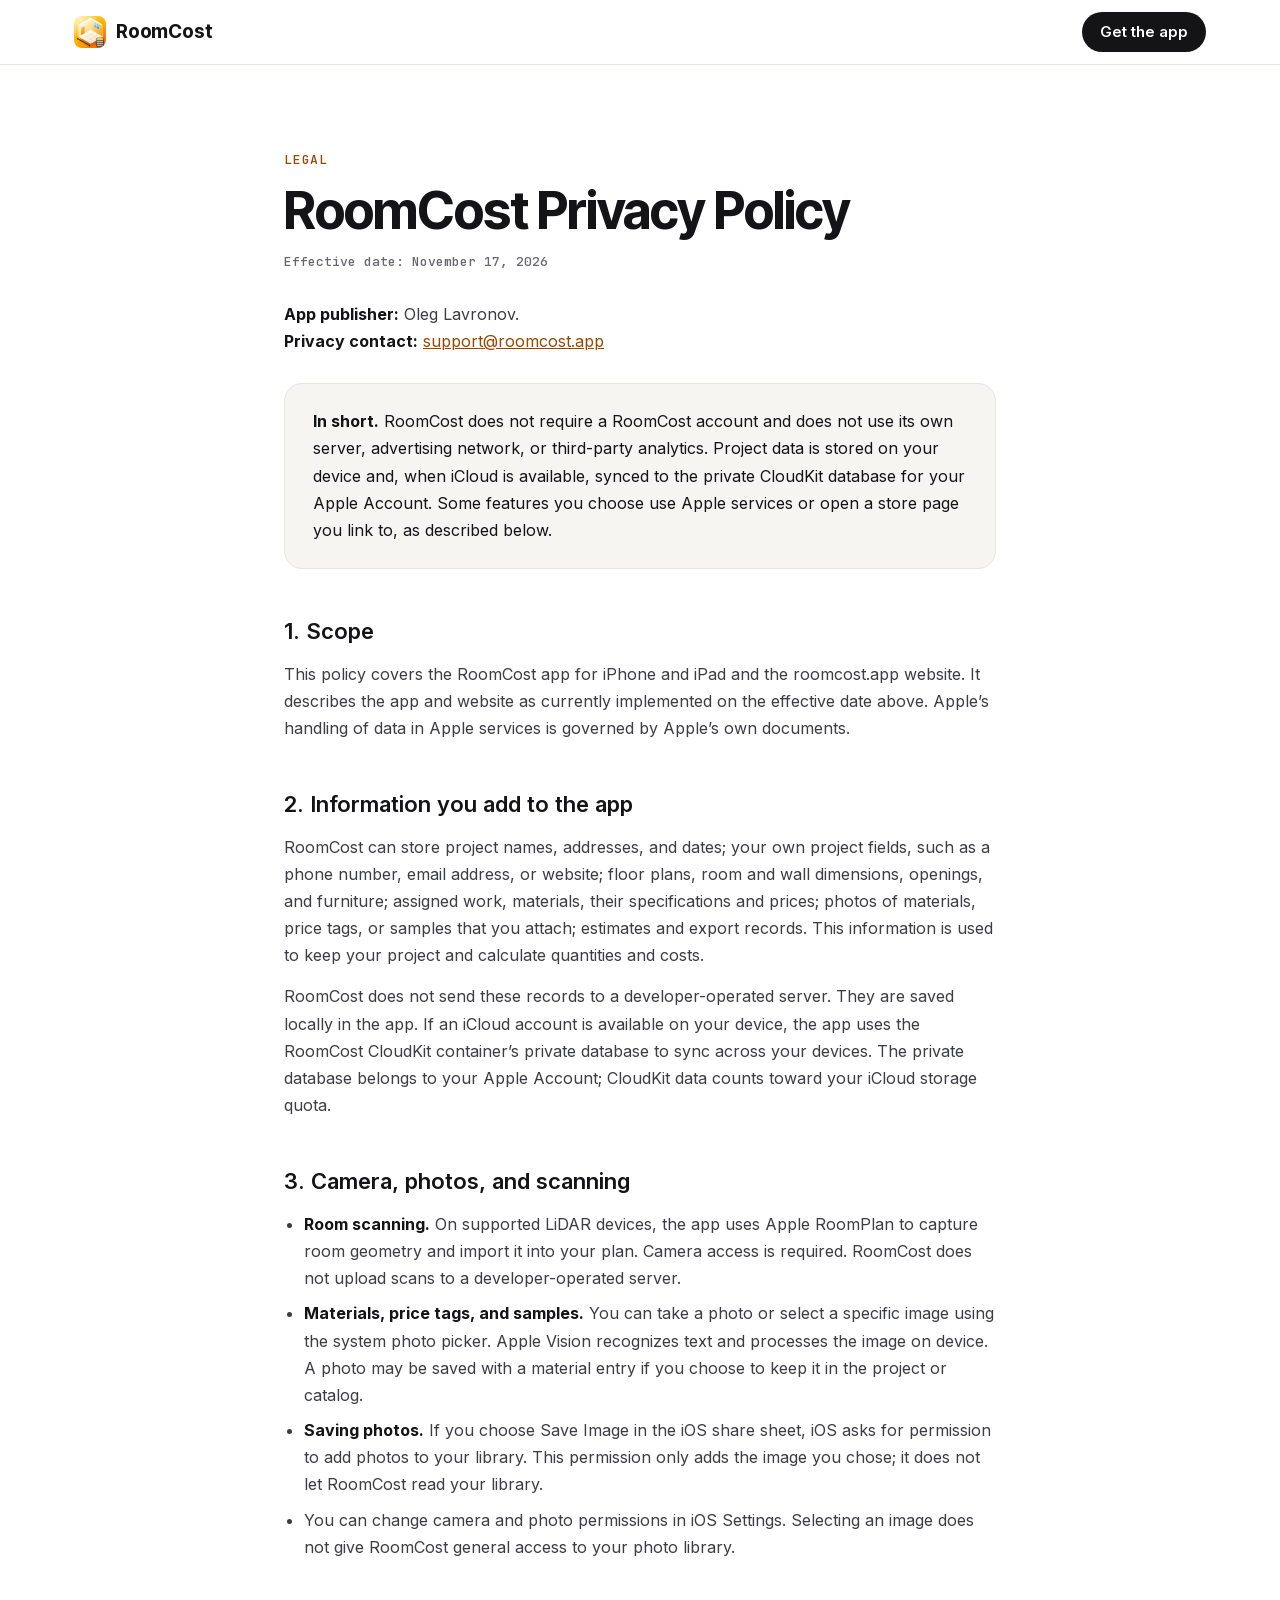
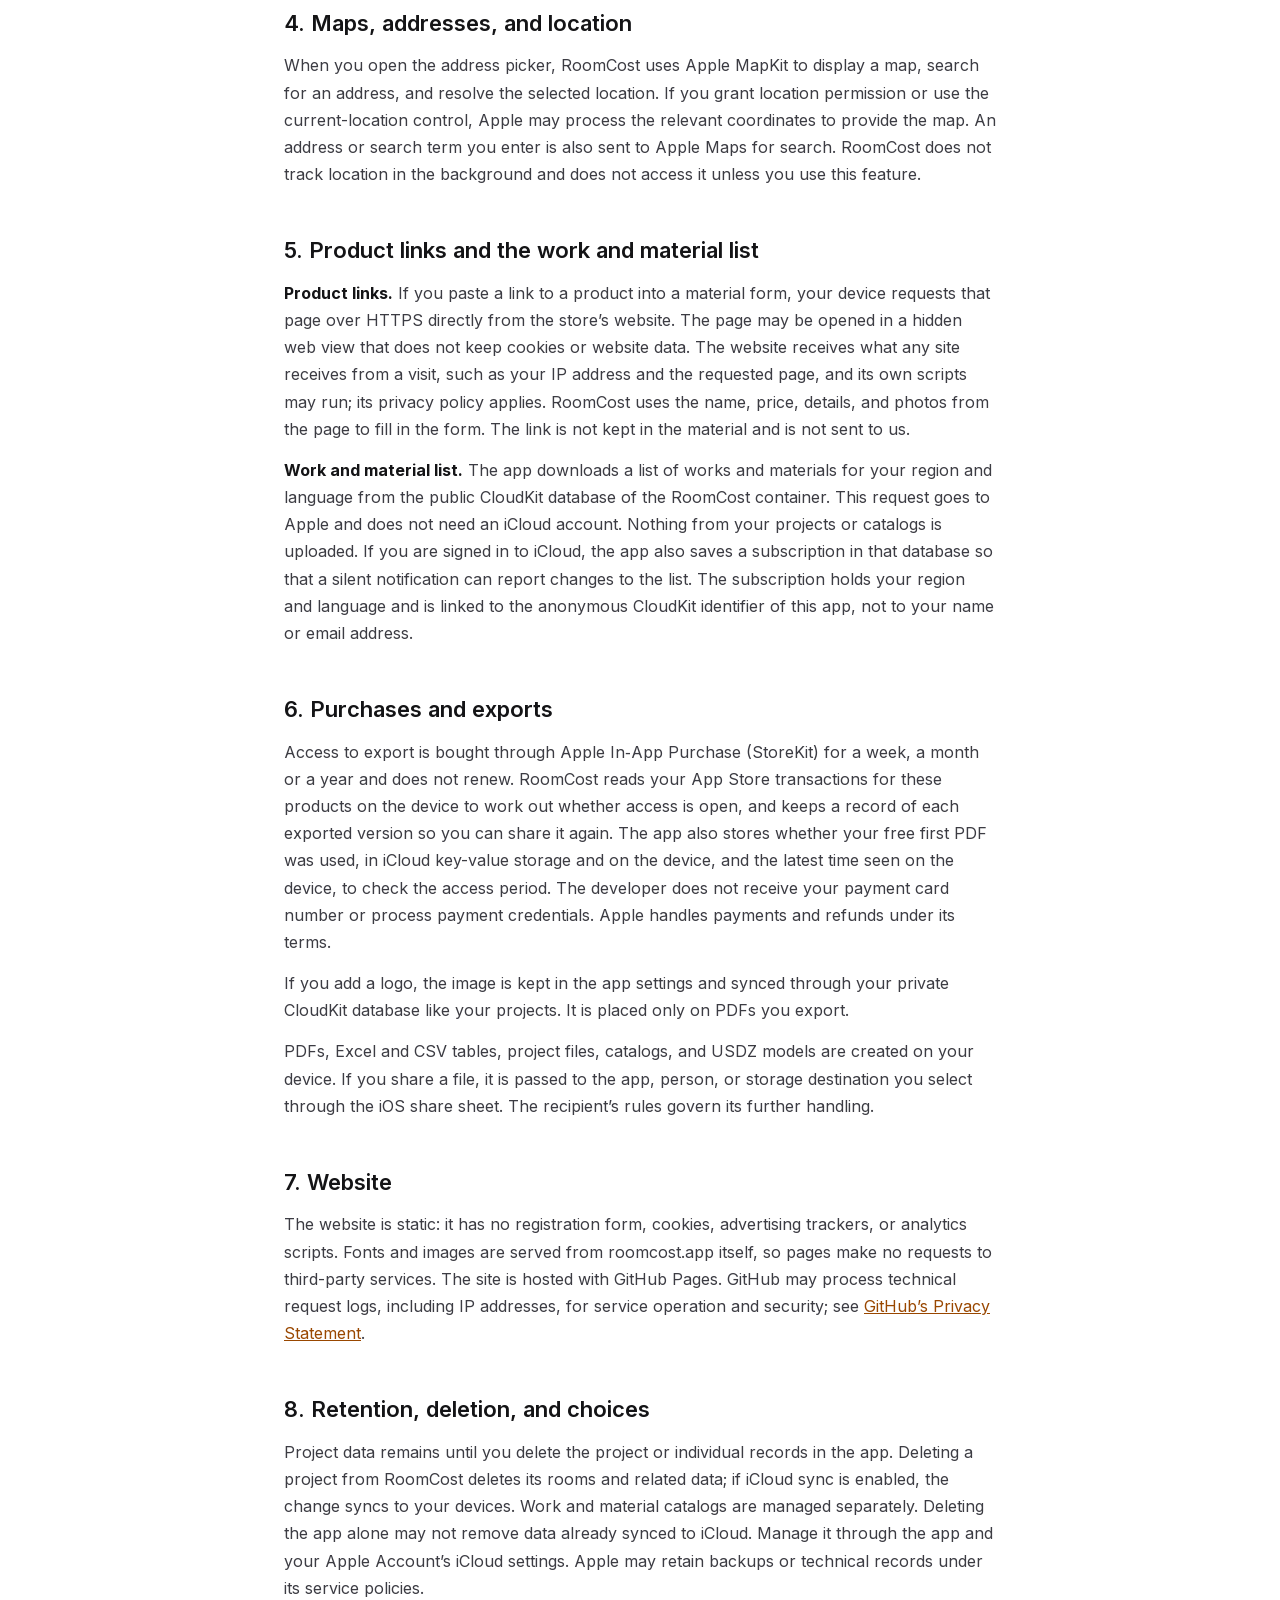
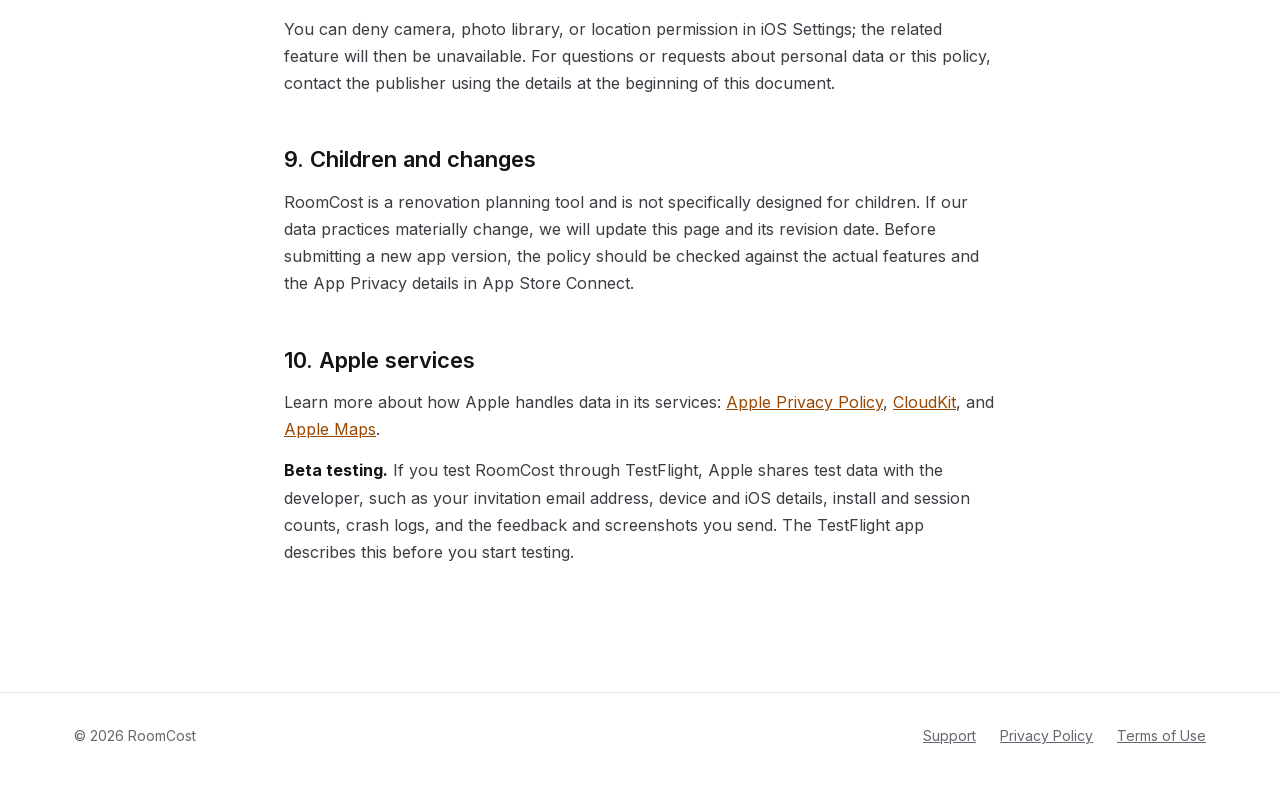
==== commit c648d303: "Describe year access, Excel and CSV export, the logo on PDFs, and the new prices" ====
--- a/privacy.html
+++ b/privacy.html
@@ -24,7 +24,7 @@
   <span class="eyebrow">Legal</span>
 
     <h1>RoomCost Privacy Policy</h1>
-    <p class="updated">Effective date: November 9, 2026</p>
+    <p class="updated">Effective date: November 17, 2026</p>
     <p><strong>App publisher:</strong> Oleg Lavronov.<br><strong>Privacy contact:</strong> <a class="contact-email" data-user="support" data-domain="roomcost.app">support [at] roomcost [dot] app</a></p>
     <div class="callout"><strong>In short.</strong> RoomCost does not require a RoomCost account and does not use its own server, advertising network, or third-party analytics. Project data is stored on your device and, when iCloud is available, synced to the private CloudKit database for your Apple Account. Some features you choose use Apple services or open a store page you link to, as described below.</div>
 
@@ -51,8 +51,9 @@
     <p><strong>Work and material list.</strong> The app downloads a list of works and materials for your region and language from the public CloudKit database of the RoomCost container. This request goes to Apple and does not need an iCloud account. Nothing from your projects or catalogs is uploaded. If you are signed in to iCloud, the app also saves a subscription in that database so that a silent notification can report changes to the list. The subscription holds your region and language and is linked to the anonymous CloudKit identifier of this app, not to your name or email address.</p>
 
     <h2>6. Purchases and exports</h2>
-    <p>Access to PDF export is bought through Apple In‑App Purchase (StoreKit) for a week or a month and does not renew. RoomCost reads your App Store transactions for these products on the device to work out whether access is open, and keeps a record of each exported version so you can share it again. The app also stores whether your free first PDF was used, in iCloud key-value storage and on the device, and the latest time seen on the device, to check the access period. The developer does not receive your payment card number or process payment credentials. Apple handles payments and refunds under its terms.</p>
-    <p>PDFs, project files, catalogs, and USDZ models are created on your device. If you share a file, it is passed to the app, person, or storage destination you select through the iOS share sheet. The recipient’s rules govern its further handling.</p>
+    <p>Access to export is bought through Apple In‑App Purchase (StoreKit) for a week, a month or a year and does not renew. RoomCost reads your App Store transactions for these products on the device to work out whether access is open, and keeps a record of each exported version so you can share it again. The app also stores whether your free first PDF was used, in iCloud key-value storage and on the device, and the latest time seen on the device, to check the access period. The developer does not receive your payment card number or process payment credentials. Apple handles payments and refunds under its terms.</p>
+    <p>If you add a logo, the image is kept in the app settings and synced through your private CloudKit database like your projects. It is placed only on PDFs you export.</p>
+    <p>PDFs, Excel and CSV tables, project files, catalogs, and USDZ models are created on your device. If you share a file, it is passed to the app, person, or storage destination you select through the iOS share sheet. The recipient’s rules govern its further handling.</p>
 
     <h2>7. Website</h2>
     <p>The website is static: it has no registration form, cookies, advertising trackers, or analytics scripts. Fonts and images are served from roomcost.app itself, so pages make no requests to third-party services. The site is hosted with GitHub Pages. GitHub may process technical request logs, including IP addresses, for service operation and security; see <a href="https://docs.github.com/en/site-policy/privacy-policies/github-general-privacy-notice">GitHub’s Privacy Statement</a>.</p>
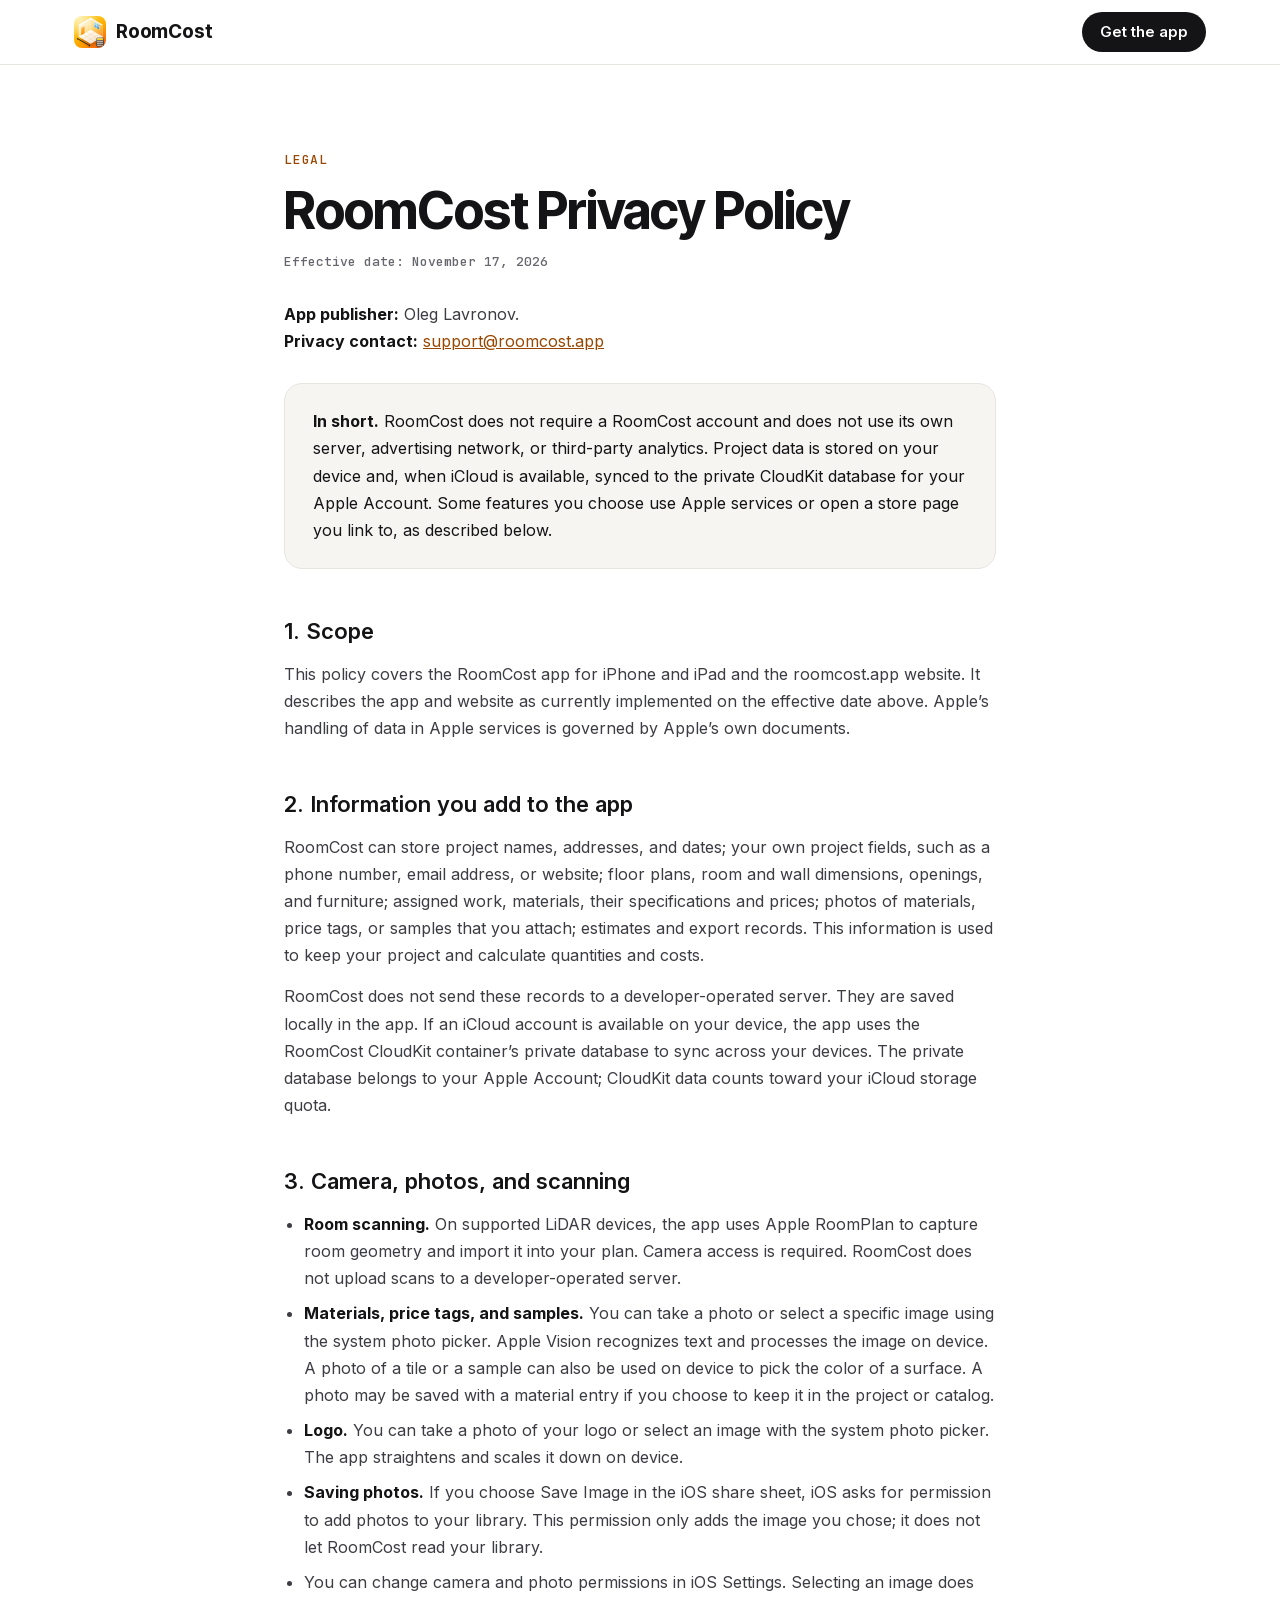
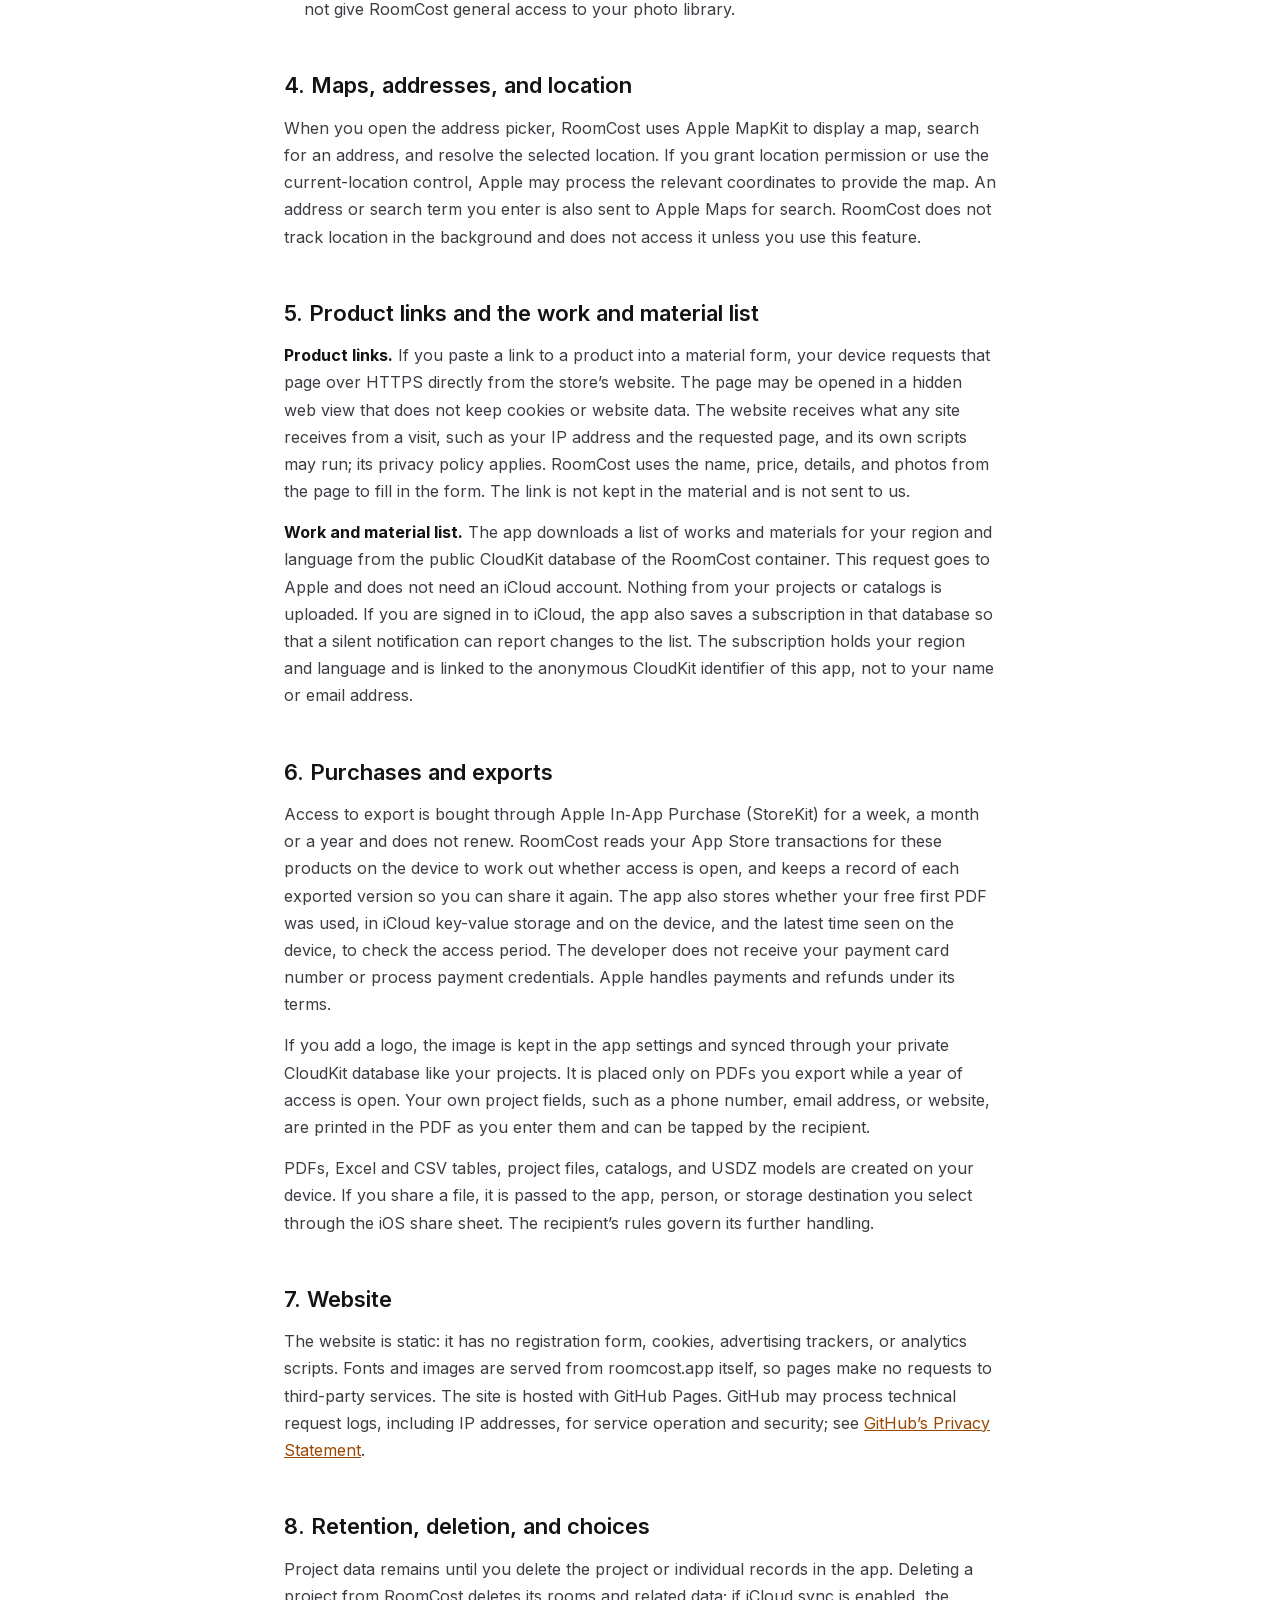
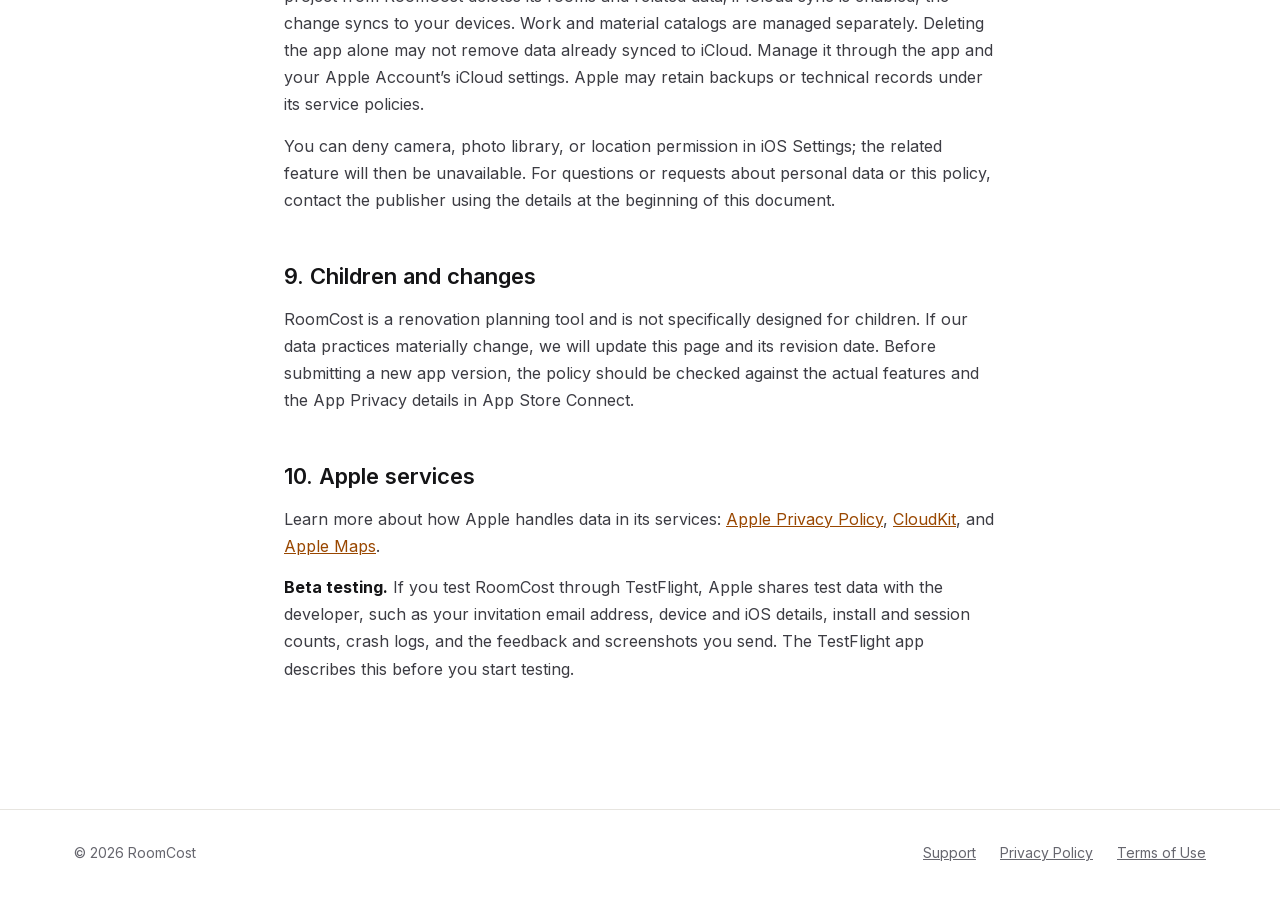
==== commit ffb257a4: "Describe the logo, surface color from photos, tappable PDF fields, product page content and TestFlig" ====
--- a/privacy.html
+++ b/privacy.html
@@ -38,7 +38,8 @@
     <h2>3. Camera, photos, and scanning</h2>
     <ul>
       <li><strong>Room scanning.</strong> On supported LiDAR devices, the app uses Apple RoomPlan to capture room geometry and import it into your plan. Camera access is required. RoomCost does not upload scans to a developer-operated server.</li>
-      <li><strong>Materials, price tags, and samples.</strong> You can take a photo or select a specific image using the system photo picker. Apple Vision recognizes text and processes the image on device. A photo may be saved with a material entry if you choose to keep it in the project or catalog.</li>
+      <li><strong>Materials, price tags, and samples.</strong> You can take a photo or select a specific image using the system photo picker. Apple Vision recognizes text and processes the image on device. A photo of a tile or a sample can also be used on device to pick the color of a surface. A photo may be saved with a material entry if you choose to keep it in the project or catalog.</li>
+      <li><strong>Logo.</strong> You can take a photo of your logo or select an image with the system photo picker. The app straightens and scales it down on device.</li>
       <li><strong>Saving photos.</strong> If you choose Save Image in the iOS share sheet, iOS asks for permission to add photos to your library. This permission only adds the image you chose; it does not let RoomCost read your library.</li>
       <li>You can change camera and photo permissions in iOS Settings. Selecting an image does not give RoomCost general access to your photo library.</li>
     </ul>
@@ -52,7 +53,7 @@
 
     <h2>6. Purchases and exports</h2>
     <p>Access to export is bought through Apple In‑App Purchase (StoreKit) for a week, a month or a year and does not renew. RoomCost reads your App Store transactions for these products on the device to work out whether access is open, and keeps a record of each exported version so you can share it again. The app also stores whether your free first PDF was used, in iCloud key-value storage and on the device, and the latest time seen on the device, to check the access period. The developer does not receive your payment card number or process payment credentials. Apple handles payments and refunds under its terms.</p>
-    <p>If you add a logo, the image is kept in the app settings and synced through your private CloudKit database like your projects. It is placed only on PDFs you export.</p>
+    <p>If you add a logo, the image is kept in the app settings and synced through your private CloudKit database like your projects. It is placed only on PDFs you export while a year of access is open. Your own project fields, such as a phone number, email address, or website, are printed in the PDF as you enter them and can be tapped by the recipient.</p>
     <p>PDFs, Excel and CSV tables, project files, catalogs, and USDZ models are created on your device. If you share a file, it is passed to the app, person, or storage destination you select through the iOS share sheet. The recipient’s rules govern its further handling.</p>
 
     <h2>7. Website</h2>
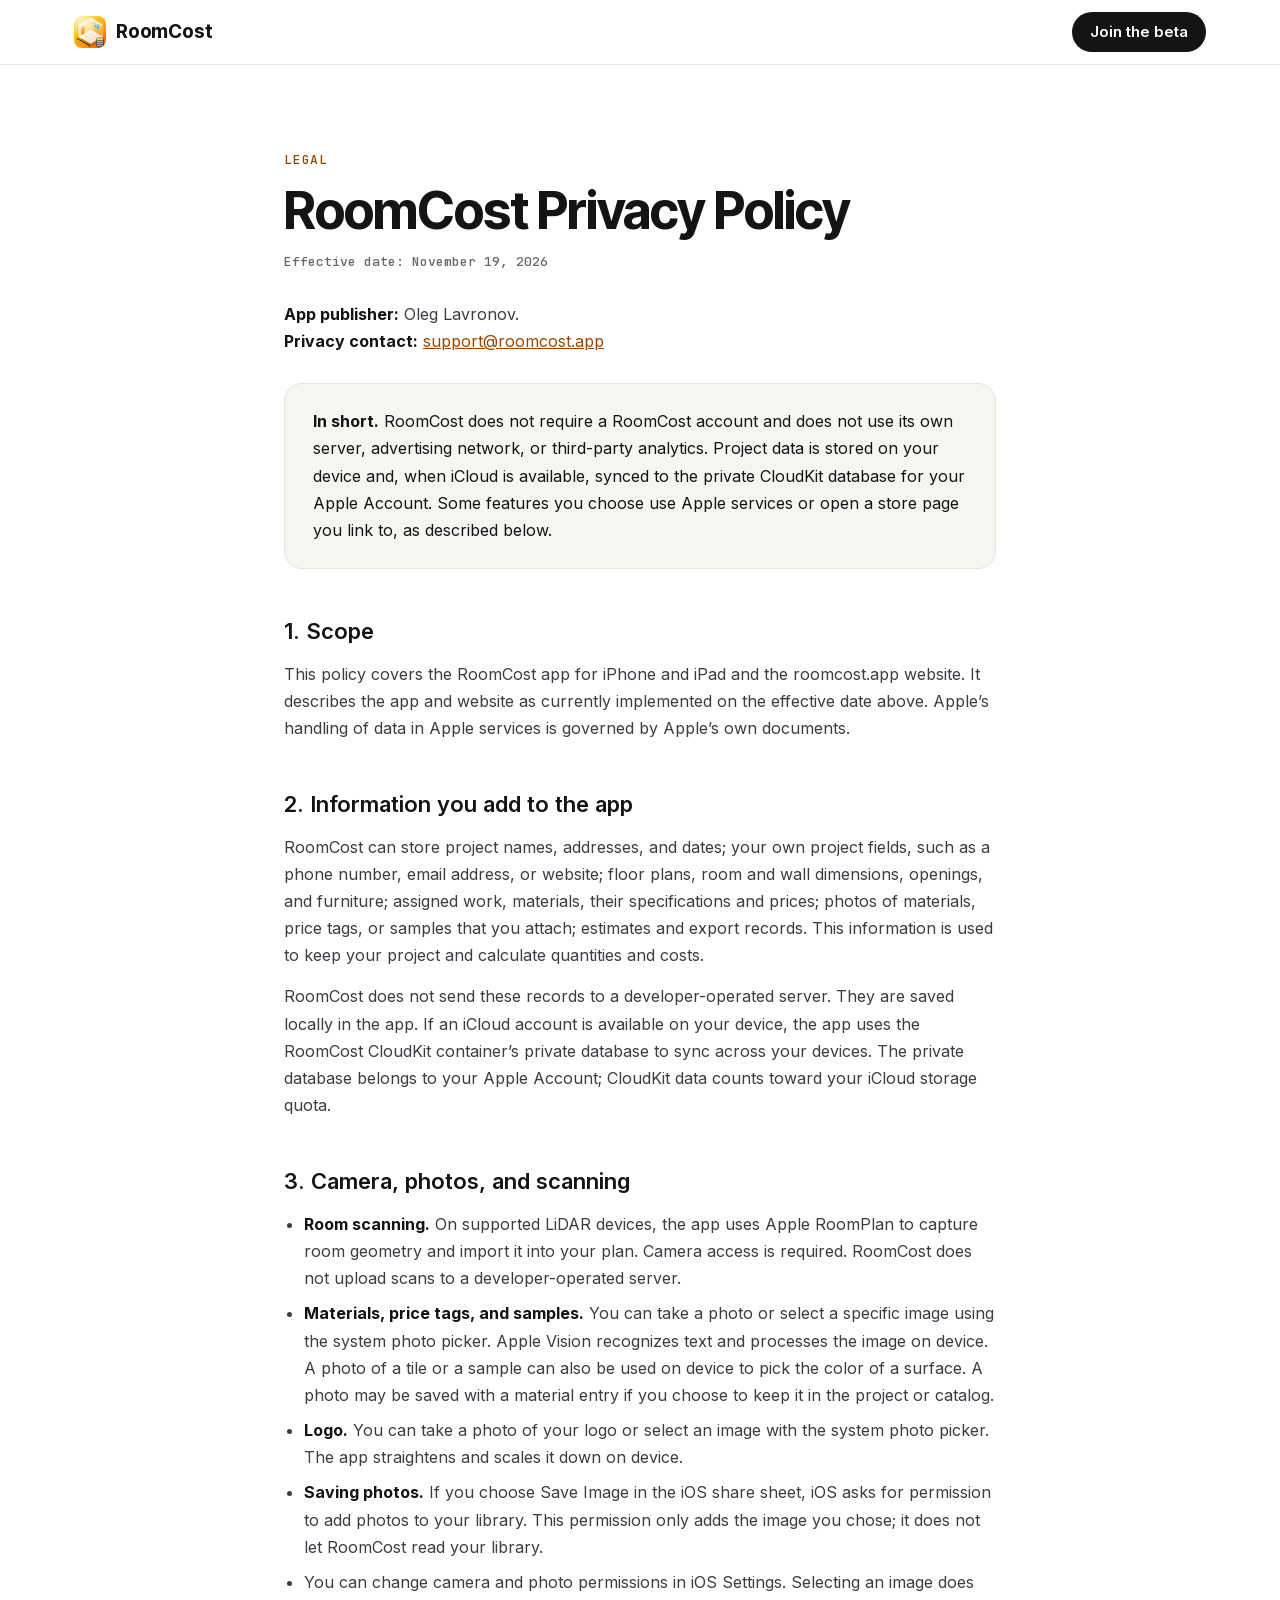
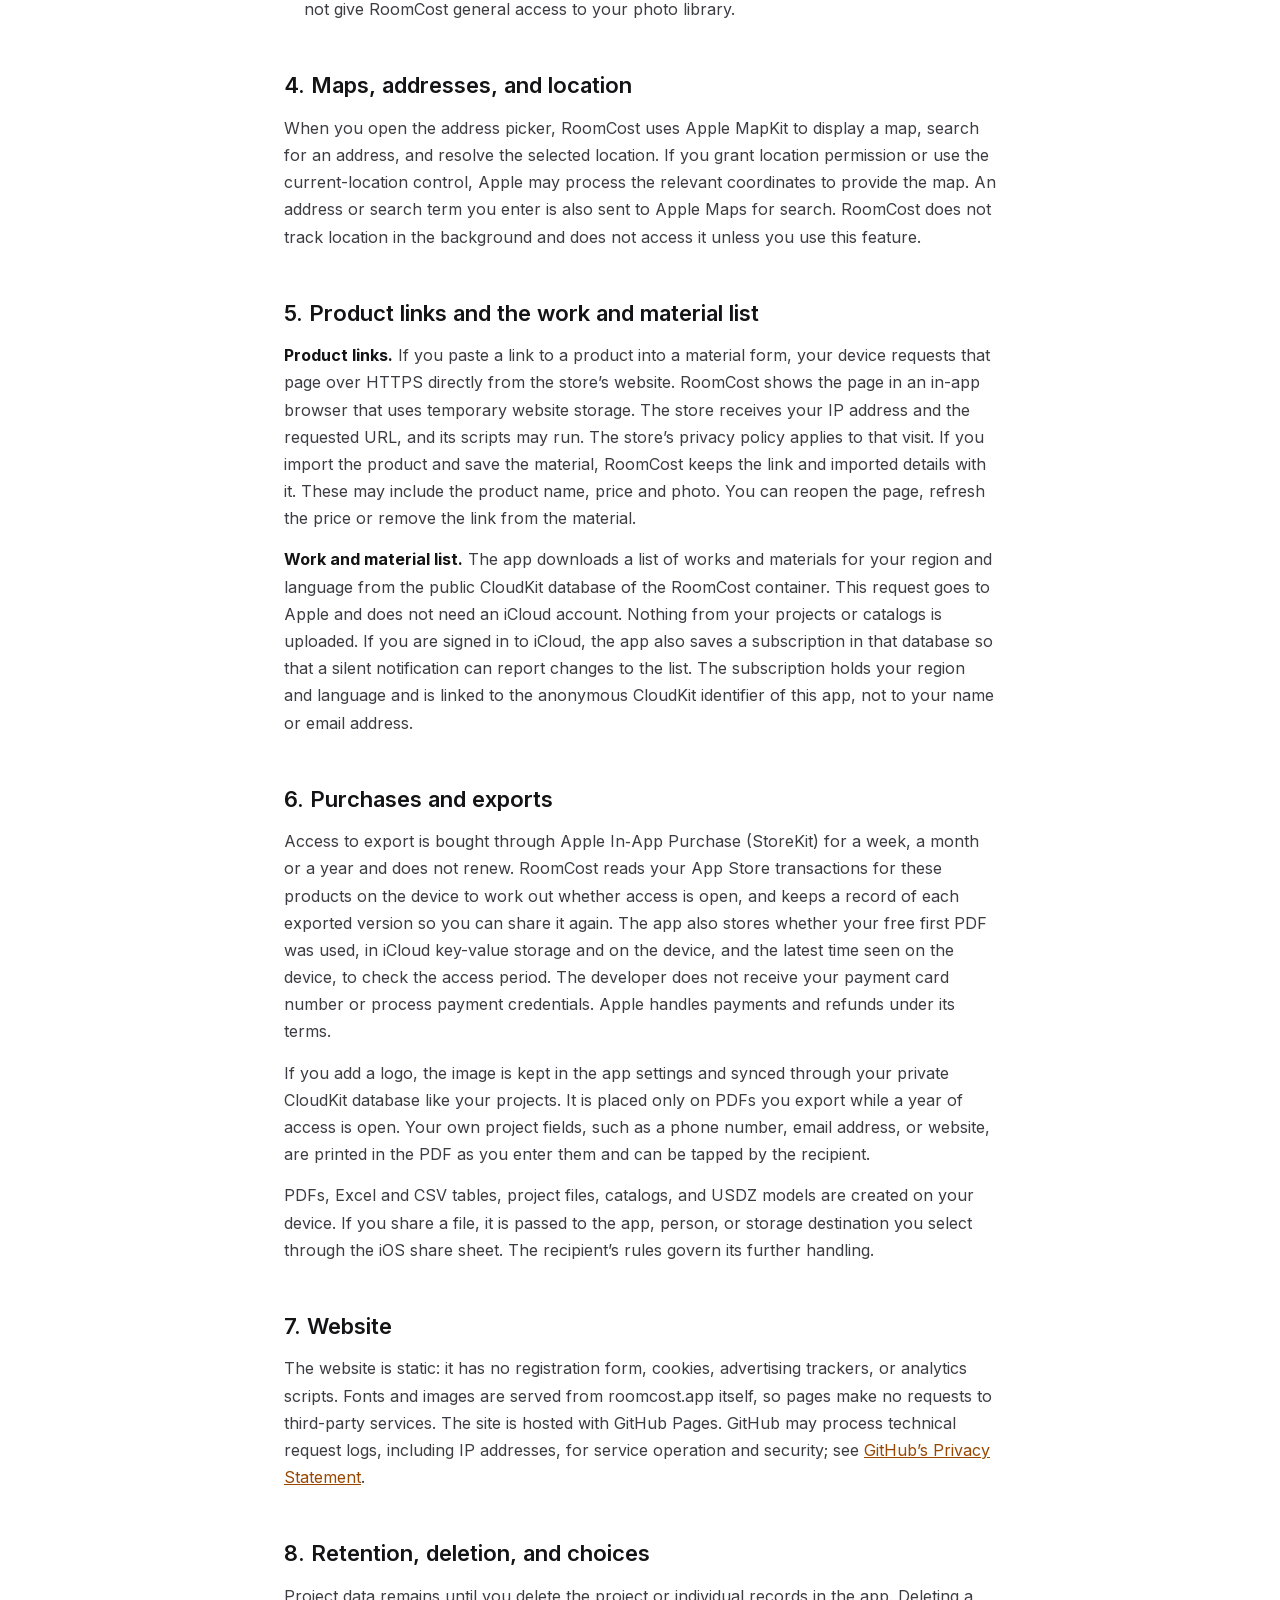
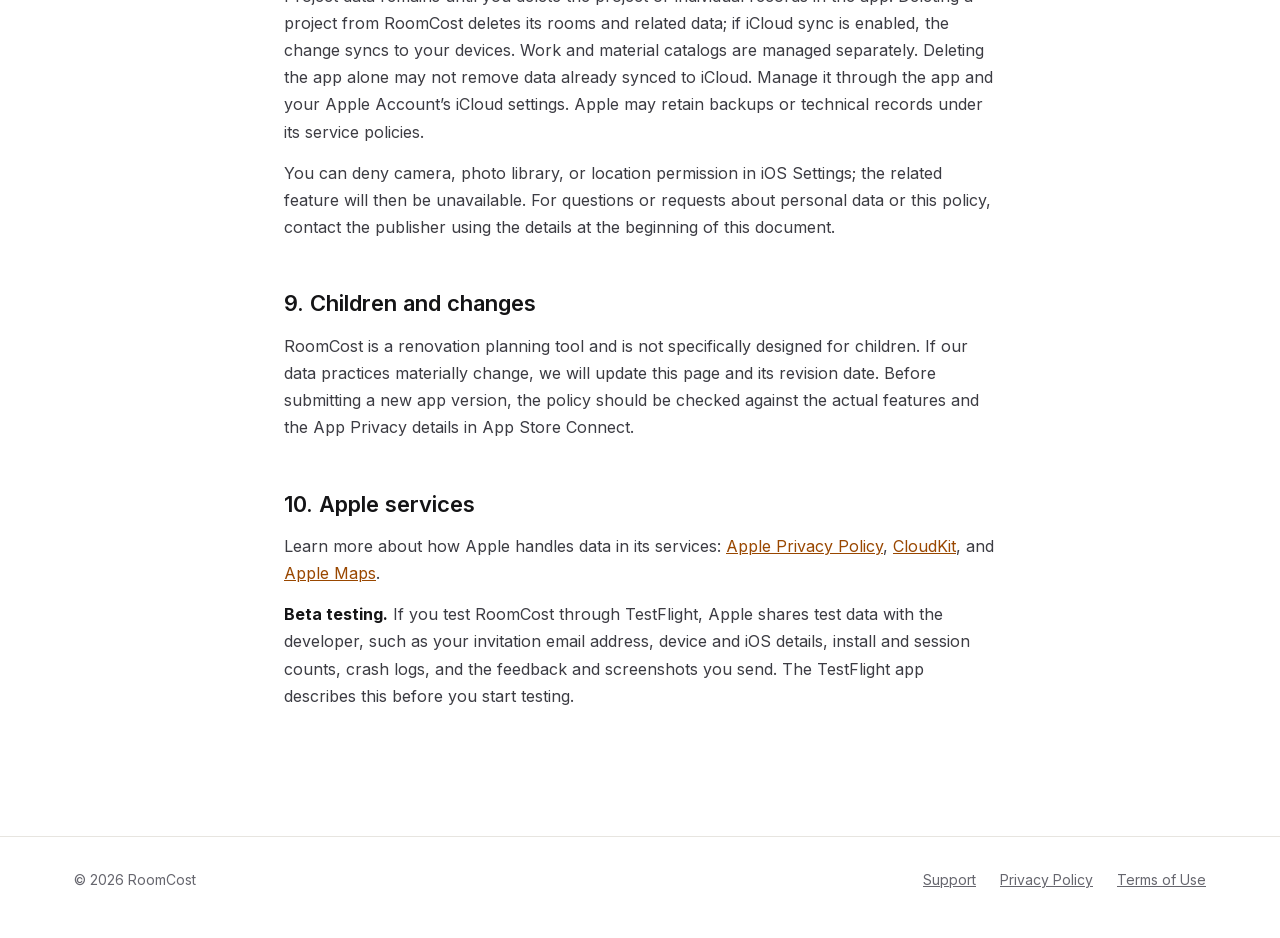
==== commit e587379b: "Align website copy with RoomCost and direct installs to TestFlight" ====
--- a/privacy.html
+++ b/privacy.html
@@ -16,7 +16,7 @@
 <header class="topbar">
   <div class="shell">
     <a class="brand" href="index.html"><img src="app-icon.jpg" alt=""><span>RoomCost</span></a>
-    <a class="pill" href="https://apps.apple.com/app/id6828838224">Get the app</a>
+    <a class="pill" href="https://testflight.apple.com/join/Q9auX86J">Join the beta</a>
   </div>
 </header>
 
@@ -24,7 +24,7 @@
   <span class="eyebrow">Legal</span>
 
     <h1>RoomCost Privacy Policy</h1>
-    <p class="updated">Effective date: November 17, 2026</p>
+    <p class="updated">Effective date: November 19, 2026</p>
     <p><strong>App publisher:</strong> Oleg Lavronov.<br><strong>Privacy contact:</strong> <a class="contact-email" data-user="support" data-domain="roomcost.app">support [at] roomcost [dot] app</a></p>
     <div class="callout"><strong>In short.</strong> RoomCost does not require a RoomCost account and does not use its own server, advertising network, or third-party analytics. Project data is stored on your device and, when iCloud is available, synced to the private CloudKit database for your Apple Account. Some features you choose use Apple services or open a store page you link to, as described below.</div>
 
@@ -48,7 +48,7 @@
     <p>When you open the address picker, RoomCost uses Apple MapKit to display a map, search for an address, and resolve the selected location. If you grant location permission or use the current-location control, Apple may process the relevant coordinates to provide the map. An address or search term you enter is also sent to Apple Maps for search. RoomCost does not track location in the background and does not access it unless you use this feature.</p>
 
     <h2>5. Product links and the work and material list</h2>
-    <p><strong>Product links.</strong> If you paste a link to a product into a material form, your device requests that page over HTTPS directly from the store’s website. The page may be opened in a hidden web view that does not keep cookies or website data. The website receives what any site receives from a visit, such as your IP address and the requested page, and its own scripts may run; its privacy policy applies. RoomCost uses the name, price, details, and photos from the page to fill in the form. The link is not kept in the material and is not sent to us.</p>
+    <p><strong>Product links.</strong> If you paste a link to a product into a material form, your device requests that page over HTTPS directly from the store’s website. RoomCost shows the page in an in-app browser that uses temporary website storage. The store receives your IP address and the requested URL, and its scripts may run. The store’s privacy policy applies to that visit. If you import the product and save the material, RoomCost keeps the link and imported details with it. These may include the product name, price and photo. You can reopen the page, refresh the price or remove the link from the material.</p>
     <p><strong>Work and material list.</strong> The app downloads a list of works and materials for your region and language from the public CloudKit database of the RoomCost container. This request goes to Apple and does not need an iCloud account. Nothing from your projects or catalogs is uploaded. If you are signed in to iCloud, the app also saves a subscription in that database so that a silent notification can report changes to the list. The subscription holds your region and language and is linked to the anonymous CloudKit identifier of this app, not to your name or email address.</p>
 
     <h2>6. Purchases and exports</h2>
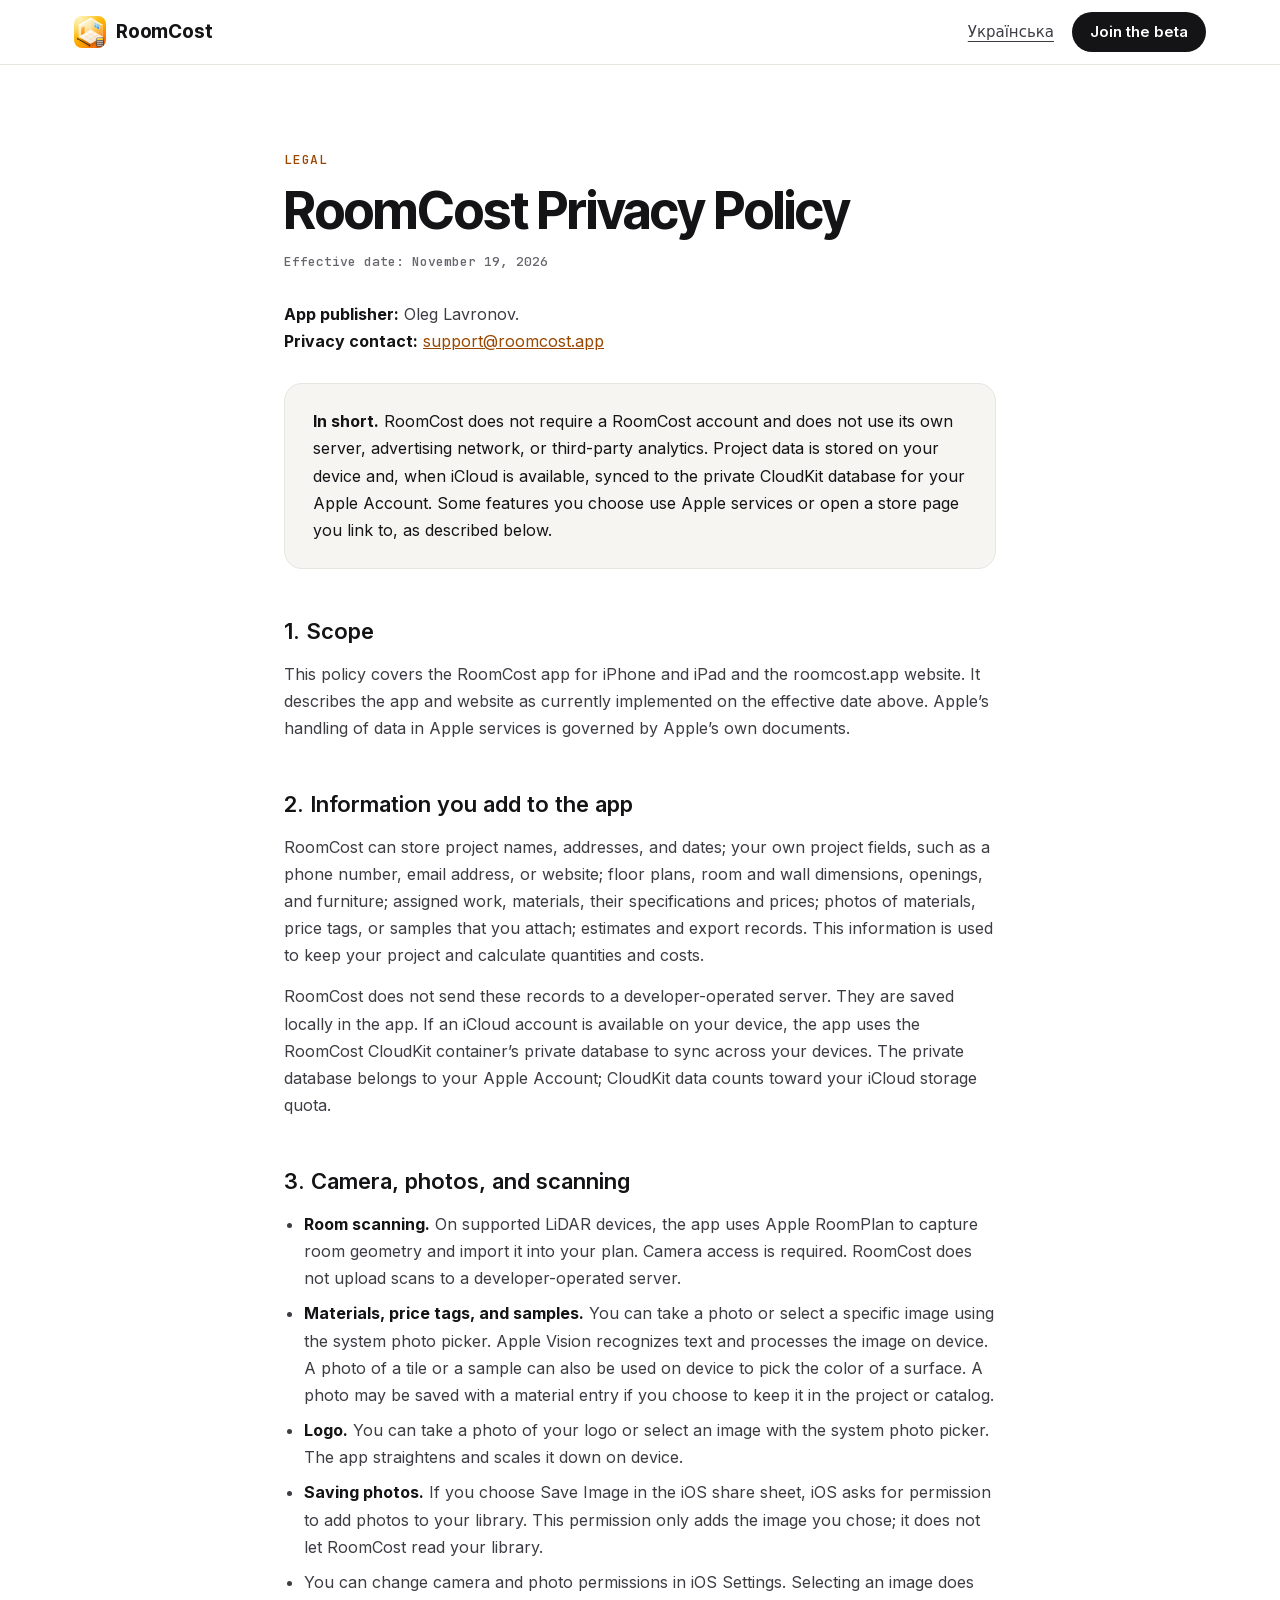
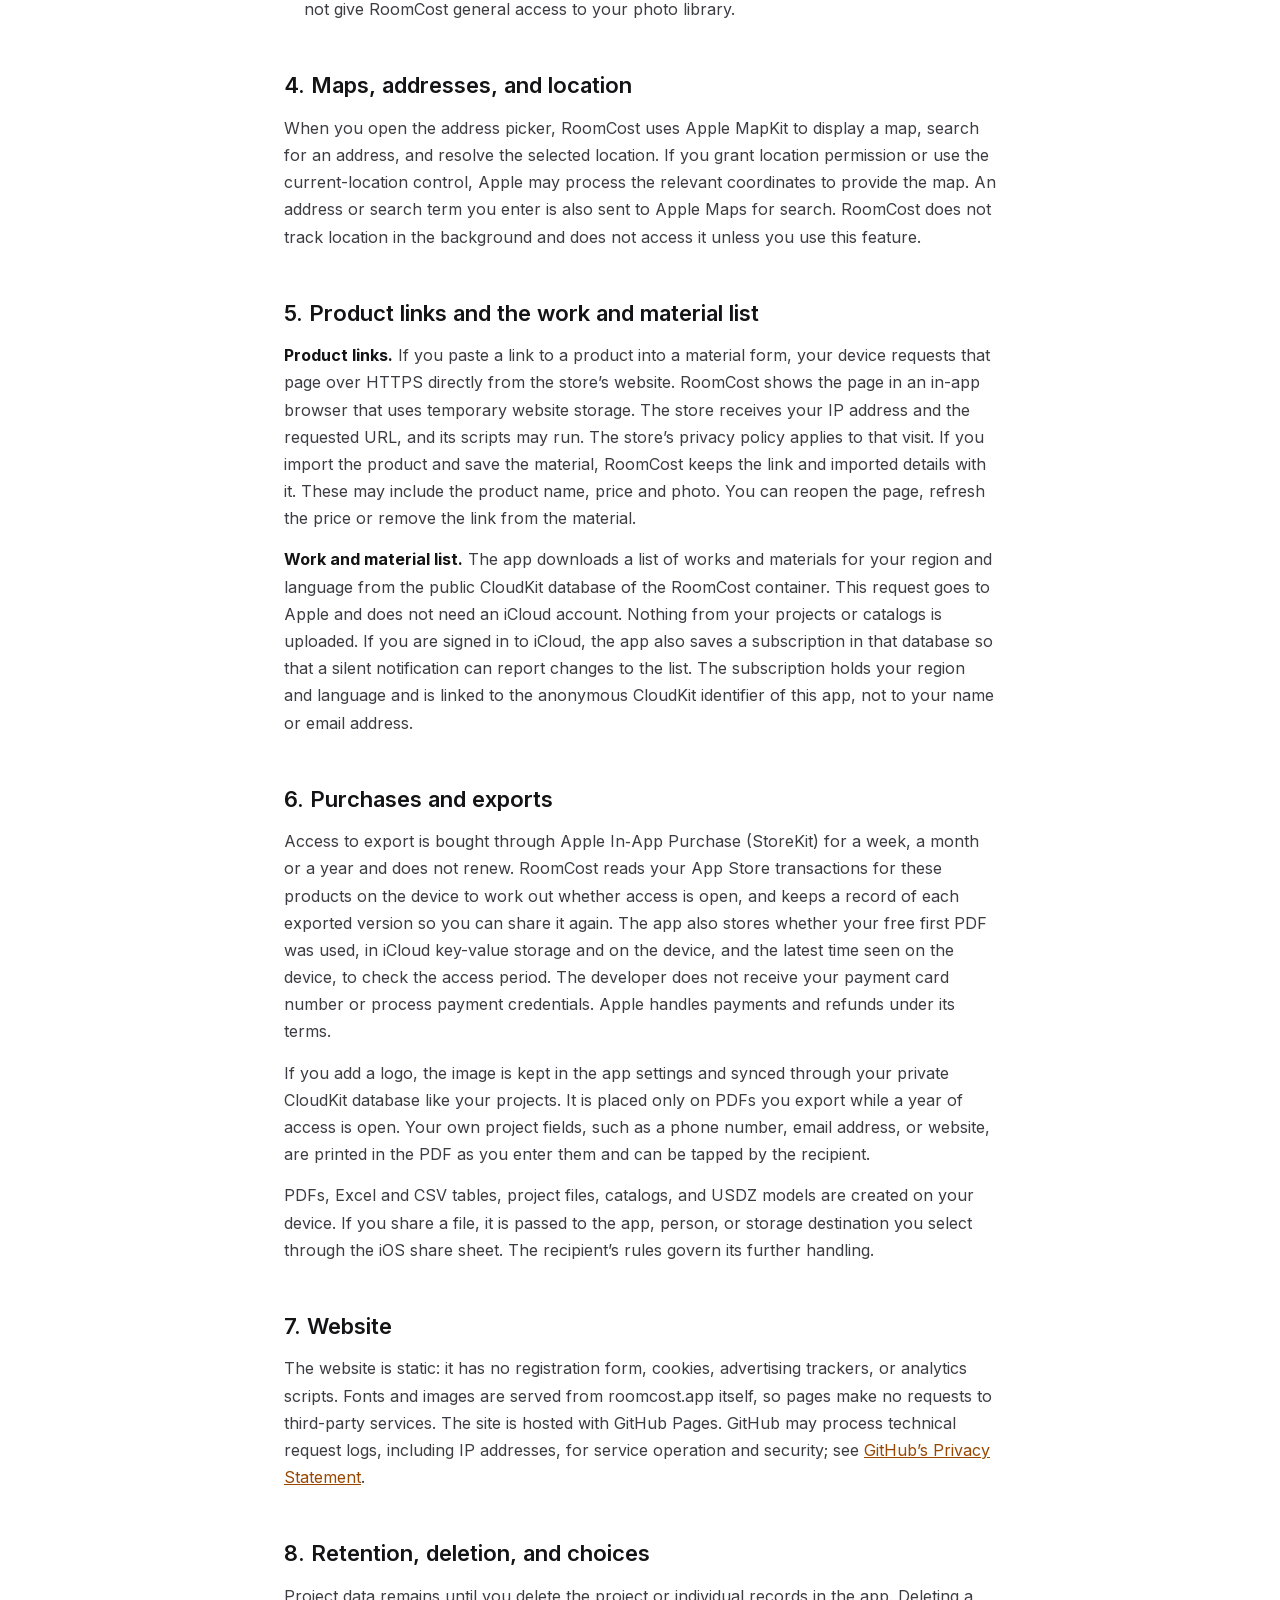
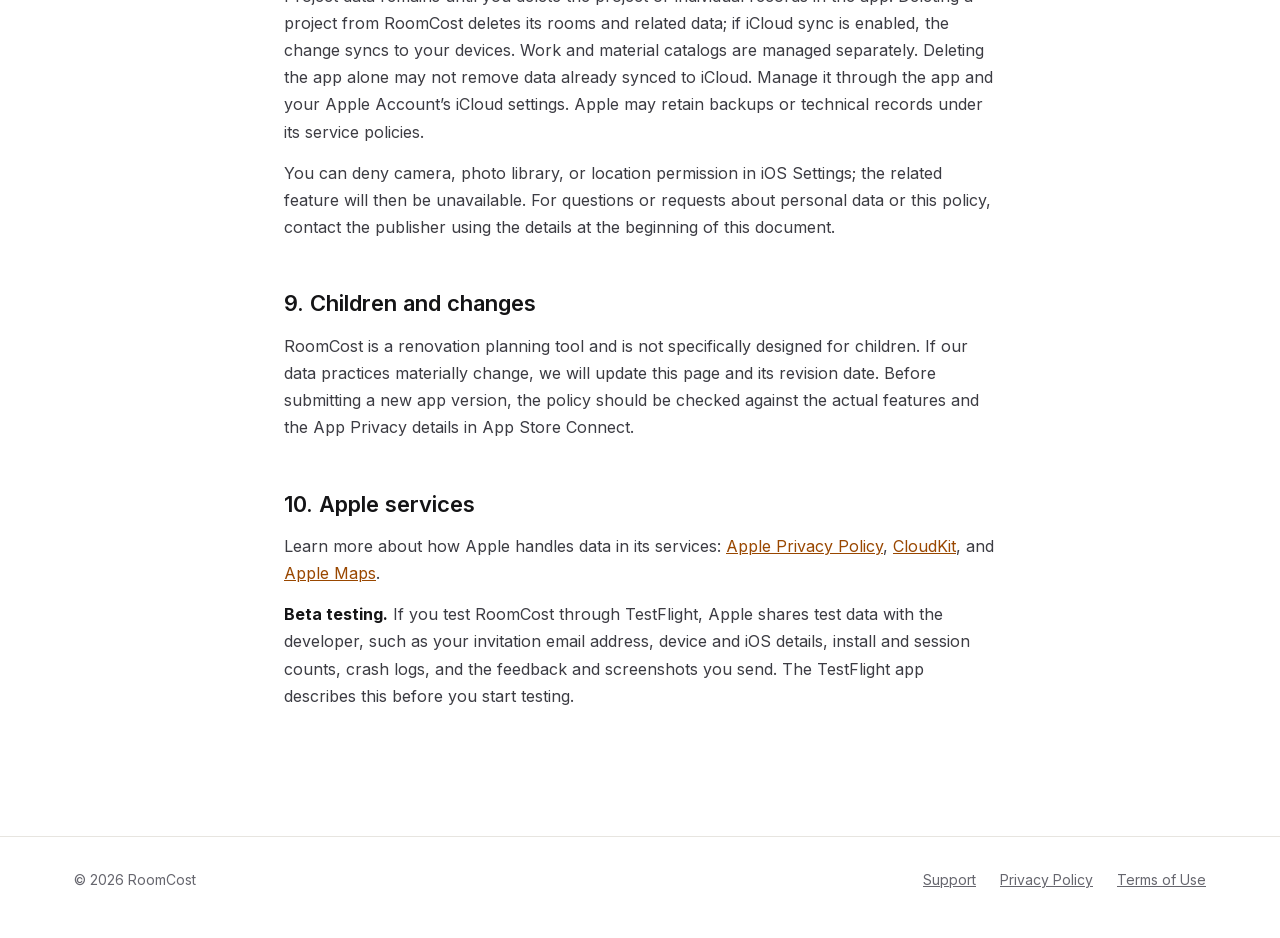
==== commit bbadd216: "Show a real bedroom estimate and publish the full Ukrainian site" ====
--- a/privacy.html
+++ b/privacy.html
@@ -3,23 +3,31 @@
 <head>
   <meta charset="utf-8">
   <meta name="viewport" content="width=device-width,initial-scale=1">
-  <meta name="theme-color" content="#FFFFFF">
+  <title>Privacy Policy · RoomCost</title>
   <meta name="description" content="RoomCost privacy policy: projects and iCloud, scanning, maps, product links and purchases.">
+  <meta property="og:title" content="Privacy Policy · RoomCost">
+  <meta property="og:description" content="RoomCost privacy policy: projects and iCloud, scanning, maps, product links and purchases.">
+  <meta property="og:type" content="website">
+  <meta property="og:locale" content="en_US">
+  <meta property="og:url" content="https://roomcost.app/privacy.html">
+  <meta property="og:image" content="https://roomcost.app/app-icon.jpg">
+  <meta name="twitter:card" content="summary">
   <link rel="canonical" href="https://roomcost.app/privacy.html">
+  <link rel="alternate" hreflang="en" href="https://roomcost.app/privacy.html">
+  <link rel="alternate" hreflang="uk" href="https://roomcost.app/uk/privacy.html">
+  <link rel="alternate" hreflang="x-default" href="https://roomcost.app/privacy.html">
   <link rel="icon" href="favicon.png" type="image/png">
   <link rel="apple-touch-icon" href="apple-touch-icon.png">
-  <title>Privacy Policy · RoomCost</title>
   <link rel="preload" href="fonts/inter.woff2" as="font" type="font/woff2" crossorigin>
-  <link rel="stylesheet" href="site.css">
+  <link rel="stylesheet" href="site.css?v=bedroom">
+
 </head>
 <body>
-<header class="topbar">
-  <div class="shell">
-    <a class="brand" href="index.html"><img src="app-icon.jpg" alt=""><span>RoomCost</span></a>
-    <a class="pill" href="https://testflight.apple.com/join/Q9auX86J">Join the beta</a>
-  </div>
-</header>
+<header class="topbar"><div class="shell">
+  <a class="brand" href="./"><img src="app-icon.jpg" width="32" height="32" alt=""><span>RoomCost</span></a>
 
+  <div class="actions"><a class="lang" href="uk/privacy.html" hreflang="uk" lang="uk">Українська</a><a class="pill" href="https://testflight.apple.com/join/Q9auX86J">Join the beta</a></div>
+</div></header>
 <main class="page">
   <span class="eyebrow">Legal</span>
 
@@ -70,13 +78,9 @@
     <p>Learn more about how Apple handles data in its services: <a href="https://www.apple.com/legal/privacy/">Apple Privacy Policy</a>, <a href="https://developer.apple.com/documentation/cloudkit">CloudKit</a>, and <a href="https://www.apple.com/legal/privacy/data/en/apple-maps/">Apple Maps</a>.</p>
     <p><strong>Beta testing.</strong> If you test RoomCost through TestFlight, Apple shares test data with the developer, such as your invitation email address, device and iOS details, install and session counts, crash logs, and the feedback and screenshots you send. The TestFlight app describes this before you start testing.</p>
 </main>
-
-<footer class="footer">
-  <div class="shell">
-    <span>© 2026 RoomCost</span>
-    <nav aria-label="Footer"><a href="support.html">Support</a><a href="privacy.html">Privacy Policy</a><a href="terms.html">Terms of Use</a></nav>
-  </div>
-</footer>
+<footer class="footer"><div class="shell">
+  <span>© 2026 RoomCost</span><nav aria-label="Footer"><a href="support.html">Support</a><a href="privacy.html">Privacy Policy</a><a href="terms.html">Terms of Use</a></nav>
+</div></footer>
 <script>
 document.querySelectorAll(".contact-email").forEach(a => {
   const email = a.dataset.user + "@" + a.dataset.domain;
--- a/site.css
+++ b/site.css
@@ -71,103 +71,6 @@
 .pill { display: inline-flex; align-items: center; min-height: 40px; background: var(--ink); color: var(--bg); text-decoration: none; font-weight: 600; font-size: 15px; padding: 0 18px; border-radius: 999px; }
 .pill:hover { color: var(--bg); opacity: 0.88; }
 
-/* Buttons */
-.store { display: inline-flex; align-items: center; gap: 12px; background: var(--ink); color: var(--bg); text-decoration: none; padding: 12px 22px 12px 18px; border-radius: 14px; min-height: 56px; }
-.store:hover { color: var(--bg); opacity: 0.9; }
-.store svg { width: 26px; height: 26px; }
-.store small { display: block; font-size: 12px; opacity: 0.75; line-height: 1.1; }
-.store strong { display: block; font-size: 19px; font-weight: 600; line-height: 1.15; }
-
-/* Device frame around a real screenshot */
-.device { width: 300px; border-radius: 52px; padding: 10px; background: var(--device); box-shadow: var(--shadow); flex: none; }
-.device img { width: 100%; border-radius: 42px; aspect-ratio: 1206 / 2622; object-fit: cover; background: var(--surface); }
-.device.small { width: 248px; border-radius: 44px; padding: 8px; }
-.device.small img { border-radius: 36px; }
-
-/* Hero */
-.hero { position: relative; overflow: hidden; border-bottom: 1px solid var(--line); background-color: var(--bg);
-  background-image: linear-gradient(var(--line) 1px, transparent 1px), linear-gradient(90deg, var(--line) 1px, transparent 1px);
-  background-size: 48px 48px; background-position: center top; }
-.hero::after { content: ""; position: absolute; inset: 0; background: linear-gradient(90deg, var(--bg) 30%, color-mix(in srgb, var(--bg) 60%, transparent) 70%, transparent); pointer-events: none; }
-.hero .shell { position: relative; z-index: 1; display: flex; flex-wrap: wrap; align-items: center; gap: 56px; padding-block: 88px 0; }
-.hero-copy { flex: 999 1 460px; min-width: 0; display: flex; flex-direction: column; gap: 24px; padding-bottom: 88px; }
-.hero-icon { width: 76px; height: 76px; border-radius: 18px; box-shadow: 0 10px 30px rgba(255, 138, 0, 0.35); }
-.hero-title { font-family: var(--display); font-weight: 700; font-size: clamp(44px, 6.2vw, 76px); line-height: 1.0; letter-spacing: -0.03em; }
-.hero-title em { font-style: normal; color: var(--accent-strong); }
-.lead { font-size: 20px; line-height: 1.5; color: var(--text); max-width: 560px; }
-.hero-cta { display: flex; flex-wrap: wrap; align-items: center; gap: 16px 20px; padding-top: 8px; }
-.hero-meta { font-size: 15px; color: var(--muted); }
-.hero-devices { flex: 1 1 420px; display: flex; justify-content: center; align-items: flex-end; gap: 0; min-height: 560px; }
-.hero-devices .device { position: relative; z-index: 2; margin-bottom: -120px; }
-.hero-devices .device.small { z-index: 1; margin-right: -64px; margin-bottom: -60px; transform: rotate(-4deg); }
-
-/* Audience strip */
-.strip { background: var(--surface); border-bottom: 1px solid var(--line); }
-.strip .shell { padding-block: 44px; display: grid; grid-template-columns: repeat(auto-fit, minmax(260px, 1fr)); gap: 24px 56px; }
-.strip strong { display: block; font-size: 17px; margin-bottom: 6px; }
-.strip span { color: var(--muted); font-size: 15px; line-height: 1.55; }
-
-/* Steps */
-.steps { padding-block: 120px 40px; display: flex; flex-direction: column; gap: 120px; }
-.section-head { display: flex; flex-direction: column; gap: 14px; max-width: 720px; }
-.section-title { font-family: var(--display); font-weight: 700; font-size: clamp(32px, 4.2vw, 48px); line-height: 1.06; letter-spacing: -0.02em; }
-.section-lead { font-size: 18px; line-height: 1.55; color: var(--text); }
-.step { display: flex; flex-wrap: wrap; align-items: center; gap: 48px 96px; }
-.step.reverse { flex-direction: row-reverse; }
-.step-copy { flex: 1 1 400px; min-width: 0; display: flex; flex-direction: column; gap: 18px; }
-.step-media { flex: 1 1 360px; display: flex; justify-content: center; padding: 48px 24px; border-radius: 32px; background: var(--surface); border: 1px solid var(--line); }
-.checks { list-style: none; margin: 8px 0 0; padding: 0; display: flex; flex-direction: column; gap: 14px; }
-.checks li { display: grid; grid-template-columns: 24px 1fr; gap: 12px; color: var(--text); line-height: 1.55; }
-.checks li strong { color: var(--ink); font-weight: 600; }
-.checks svg { width: 22px; height: 22px; margin-top: 1px; color: var(--accent); }
-
-/* Materials */
-.materials { padding-block: 64px 120px; display: flex; flex-direction: column; gap: 48px; }
-
-/* Showcase band */
-.band { background: var(--band); color: #F5F5F7; }
-.band .shell { padding-block: 112px; display: flex; flex-direction: column; gap: 64px; }
-.band .section-lead { color: var(--band-text); }
-.band .eyebrow { color: var(--accent); }
-.showcase { display: grid; grid-template-columns: repeat(auto-fit, minmax(300px, 1fr)); gap: 56px; }
-.showcase figure { margin: 0; display: flex; flex-direction: column; align-items: center; gap: 28px; text-align: center; }
-.showcase figcaption strong { display: block; font-size: 19px; margin-bottom: 6px; }
-.showcase figcaption span { color: var(--band-text); font-size: 15px; line-height: 1.55; display: block; max-width: 340px; }
-.band .device { box-shadow: 0 30px 80px rgba(0, 0, 0, 0.5); outline: 1px solid var(--band-line); }
-
-/* Feature grid */
-.more { padding-block: 120px; display: flex; flex-direction: column; gap: 56px; }
-.grid { display: grid; grid-template-columns: repeat(auto-fit, minmax(260px, 1fr)); gap: 16px; }
-.tile { background: var(--surface); border: 1px solid var(--line); border-radius: 20px; padding: 28px; display: flex; flex-direction: column; gap: 10px; }
-.tile svg { width: 28px; height: 28px; color: var(--accent); margin-bottom: 6px; }
-.tile h3 { font-size: 17px; font-weight: 600; }
-.tile p { color: var(--muted); font-size: 15px; line-height: 1.55; }
-
-/* Pricing */
-.pricing { padding-bottom: 120px; }
-.price-card { border-radius: 32px; border: 1px solid var(--line); background: var(--accent-soft); padding: clamp(32px, 6vw, 72px); display: flex; flex-wrap: wrap; gap: 48px 72px; }
-.price-card > div { flex: 1 1 360px; min-width: 0; display: flex; flex-direction: column; gap: 16px; }
-.price-list { display: flex; flex-direction: column; }
-.price-list div { padding: 20px 0; border-bottom: 1px solid color-mix(in srgb, var(--accent) 25%, var(--line)); display: flex; flex-direction: column; gap: 6px; }
-.price-list div:last-child { border-bottom: 0; }
-.price-list strong { font-size: 17px; }
-.price-list span { color: var(--text); font-size: 15px; line-height: 1.55; }
-
-/* FAQ */
-.faq-wrap { background: var(--surface); border-block: 1px solid var(--line); }
-.faq { max-width: 820px; margin: 0 auto; padding: 112px 24px; display: flex; flex-direction: column; gap: 32px; }
-.faq details { border-top: 1px solid var(--line); padding: 22px 0; }
-.faq details:last-child { border-bottom: 1px solid var(--line); }
-.faq summary { cursor: pointer; list-style: none; display: flex; justify-content: space-between; align-items: center; gap: 16px; font-weight: 600; font-size: 17px; }
-.faq summary::-webkit-details-marker { display: none; }
-.faq .chev { width: 20px; height: 20px; flex: none; color: var(--muted); transition: transform .2s ease; }
-.faq details[open] .chev { transform: rotate(45deg); }
-.faq p { margin-top: 12px; color: var(--text); font-size: 15px; line-height: 1.65; max-width: 680px; }
-
-/* Final call */
-.final { padding-block: 120px; text-align: center; display: flex; flex-direction: column; align-items: center; gap: 24px; }
-.final img { width: 112px; height: 112px; border-radius: 26px; box-shadow: 0 16px 40px rgba(255, 138, 0, 0.35); }
-
 /* Footer */
 .footer { border-top: 1px solid var(--line); }
 .footer .shell { padding-block: 32px 48px; display: flex; flex-wrap: wrap; gap: 16px 32px; justify-content: space-between; align-items: center; font-size: 14px; color: var(--muted); }
@@ -197,22 +100,109 @@
 .topic:last-child { border-bottom: 1px solid var(--line); }
 .topic p { margin: 0; }
 
-@media (max-width: 860px) {
+.actions { display: flex; align-items: center; gap: 18px; }
+.lang { padding-block: 10px; font-size: 15px; color: var(--text); text-underline-offset: 4px; }
+.lang:hover, .doc-link:hover { color: var(--accent-ink); }
+.lead { font-size: clamp(17px, 2vw, 21px); line-height: 1.5; }
+.intro { border-bottom: 1px solid var(--line); background: radial-gradient(ellipse at 88% 18%, var(--accent-soft), transparent 62%), var(--surface); }
+.intro-grid { display: grid; grid-template-columns: 1fr 0.92fr; gap: clamp(36px, 5vw, 78px); align-items: center; padding-block: clamp(42px, 6vw, 86px); }
+.intro-copy { min-width: 0; }
+.intro h1, main section h2 { font-family: var(--display); letter-spacing: -.042em; line-height: 1.02; text-wrap: balance; }
+.intro h1 { margin: 17px 0 22px; font-size: clamp(48px, 5.8vw, 78px); }
+.intro h1 em { font-style: normal; color: var(--accent-ink); }
+.intro-copy .lead { color: var(--text); max-width: 47ch; }
+.intro-links { display: flex; flex-wrap: wrap; align-items: center; gap: 12px 20px; margin: 27px 0 14px; }
+.primary { display: inline-flex; padding: 13px 22px; background: var(--ink); color: var(--bg); font-weight: 650; border-radius: 9px; text-decoration: none; }
+.primary:hover { background: var(--accent-ink); color: var(--bg); }
+.doc-link { color: var(--ink); font-weight: 600; text-decoration-thickness: 1px; text-underline-offset: 4px; }
+.fine { font-size: 14px; color: var(--muted); max-width: 49ch; }
+.example { margin: 0; position: relative; min-width: 0; padding: 0 0 0 22px; }
+.drawing { width: 85%; background: #fff; color: #464646; border: 1px solid #d6d2c9; box-shadow: 0 9px 24px #17151212; transform: rotate(-2deg); padding: 14px 16px 0; }
+.drawing span { display: block; border-bottom: 1px solid #dedbd5; font-size: 13px; padding-bottom: 8px; font-family: var(--mono); }
+.drawing img { width: 100%; }
+.example figcaption { position: relative; width: 83%; margin: -34px 0 0 auto; padding: 16px 22px; border-radius: 10px; border: 1px solid var(--line); border-top: 4px solid var(--accent); background: var(--bg); box-shadow: 0 13px 34px #1c19171c; }
+.receipt-head, .receipt-line, .receipt-total, .pack-example div { display: flex; justify-content: space-between; align-items: baseline; gap: 10px; }
+.receipt-head { font-family: var(--display); font-weight: 700; font-size: 19px; }
+.receipt-head small { color: var(--muted); font: 13px var(--body); }
+.receipt-line { padding-block: 12px; font-size: 15px; }
+.receipt-line small { display: block; color: var(--muted); margin-top: 2px; }
+.receipt-line b, .receipt-total strong { white-space: nowrap; font-variant-numeric: tabular-nums; }
+.receipt-total { border-top: 1px solid var(--line); padding-top: 9px; font-size: 14px; }
+.receipt-total strong { font: 700 clamp(21px, 2.2vw, 30px) var(--display); }
+main section h2 { font-size: clamp(34px, 3.8vw, 52px); }
+.walkthrough, .packing-grid, .price-card, .tools { display: grid; grid-template-columns: 1fr 1fr; gap: clamp(32px, 7vw, 105px); align-items: center; }
+.walkthrough, .packing-grid, .tools { padding-block: clamp(48px, 6.5vw, 90px); }
+.walkthrough p:not(.eyebrow), .packing p:not(.eyebrow), .price-card p:not(.eyebrow) { color: var(--text); max-width: 51ch; margin: 15px 0; line-height: 1.65; }
+.eyebrow + h2 { margin-top: 12px; }
+.work-table { border: 1px solid var(--line); border-radius: 12px; padding: 22px; background: var(--surface); }
+table { border-collapse: collapse; width: 100%; font-variant-numeric: tabular-nums; }
+caption { font-weight: 650; text-align: left; font-size: 18px; padding-bottom: 12px; }
+th, td { text-align: right; padding: 10px 0 10px 8px; border-top: 1px solid var(--line); }
+th:first-child { text-align: left; padding-left: 0; }
+tbody th { font-weight: 450; }
+thead { font-size: 13px; color: var(--muted); }
+td { white-space: nowrap; }
+tfoot th, tfoot td { font-weight: 700; }
+.packing { background: var(--band); color: #f5f5f7; }
+.packing .eyebrow { color: #ffb347; }
+.packing p:not(.eyebrow) { color: var(--band-text); }
+.pack-example { border-block: 1px solid #555; padding: 17px 0; }
+.pack-example strong { display: block; font-size: 20px; margin-bottom: 15px; }
+.pack-example div { padding: 6px 0; color: #ccc; }
+.pack-example b { color: #ffb347; }
+.tools ul { list-style: none; padding: 0; margin: 0; }
+.tools li { padding: 10px 0; border-bottom: 1px solid var(--line); }
+.price-card { padding: clamp(22px, 4.5vw, 60px); border-radius: 18px; background: var(--accent-soft); gap: 42px; }
+.price-card dl { margin: 0; }
+.price-card dt { font-weight: 700; }
+.price-card dd { margin: 4px 0 15px; color: var(--text); }
+.price-card dd:last-child { margin-bottom: 0; }
+.faq { max-width: 820px; margin: auto; padding: clamp(48px, 6vw, 88px) 24px; }
+.faq h2 { margin-bottom: 20px; }
+.faq details { border-top: 1px solid var(--line); }
+.faq summary { cursor: pointer; padding: 17px 0; font-weight: 600; }
+.faq details p { padding: 0 0 18px; color: var(--text); }
+.faq .doc-link { display: inline-block; margin-top: 16px; }
+@media (max-width: 840px) {
   .nav { display: none; }
-  .hero .shell { padding-top: 56px; }
-  .hero::after { background: linear-gradient(180deg, var(--bg) 45%, color-mix(in srgb, var(--bg) 70%, transparent)); }
-  .hero-copy { padding-bottom: 0; }
-  .hero-devices { min-height: 0; padding-bottom: 0; }
-  .hero-devices .device.small { display: none; }
-  .hero-devices .device { margin-bottom: -160px; }
-  .hero { padding-bottom: 0; }
-  .step, .step.reverse { flex-direction: column; align-items: stretch; }
-  .steps { gap: 88px; padding-top: 88px; }
-}
-@media (max-width: 380px) {
-  .device { width: 260px; }
+  .intro-grid { grid-template-columns: 1fr 0.83fr; gap: 22px; }
+  .example { padding-left: 0; }
+  .example figcaption { width: 94%; }
+  .tools, .price-card { gap: 28px; }
+}
+@media (max-width: 660px) {
+  .topbar .shell { height: 58px; gap: 8px; }
+  .shell { padding-inline: 18px; }
+  .brand, .actions { gap: 8px; }
+  .brand img { width: 27px; height: 27px; }
+  .pill { padding-inline: 13px; font-size: 14px; }
+  .lang { font-size: 14px; }
+  .intro-grid, .walkthrough, .packing-grid, .price-card, .tools { grid-template-columns: minmax(0, 1fr); }
+  .intro-grid { padding-block: 28px 32px; gap: 23px; }
+  .intro h1 { font-size: clamp(38px, 9.5vw, 55px); margin: 10px 0 12px; }
+  .intro .eyebrow { font-size: 12px; }
+  .intro-links { margin: 16px 0 9px; gap: 10px 14px; }
+  .intro-links a { font-size: 15px; }
+  .fine { line-height: 1.4; }
+  .example { display: grid; grid-template-columns: 43% 57%; align-items: center; max-width: 480px; }
+  .drawing { width: 111%; padding: 8px 8px 0; }
+  .drawing span { font-size: 10px; padding-bottom: 4px; }
+  .example figcaption { width: 100%; margin: 13px 0 0; padding: 9px 11px; }
+  .receipt-head { font-size: 16px; }
+  .receipt-head small { display: none; }
+  .receipt-line { align-items: flex-end; font-size: 13px; gap: 5px; padding: 7px 0; }
+  .receipt-total { flex-wrap: wrap; gap: 2px 6px; font-size: 12px; }
+  .receipt-total strong { font-size: 18px; }
+  .work-table { padding: 14px; font-size: 15px; }
+  .walkthrough, .packing-grid, .tools { gap: 22px; }
+  .page { padding-top: 40px; }
+}
+@media (max-width: 370px) {
+  .topbar .shell { padding-inline: 10px; }
+  .brand span { font-size: 17px; }
+  .actions { gap: 6px; }
+  .example { grid-template-columns: 38% 62%; }
 }
 @media (prefers-reduced-motion: reduce) {
   html { scroll-behavior: auto; }
-  .faq .chev { transition: none; }
-}
+}
